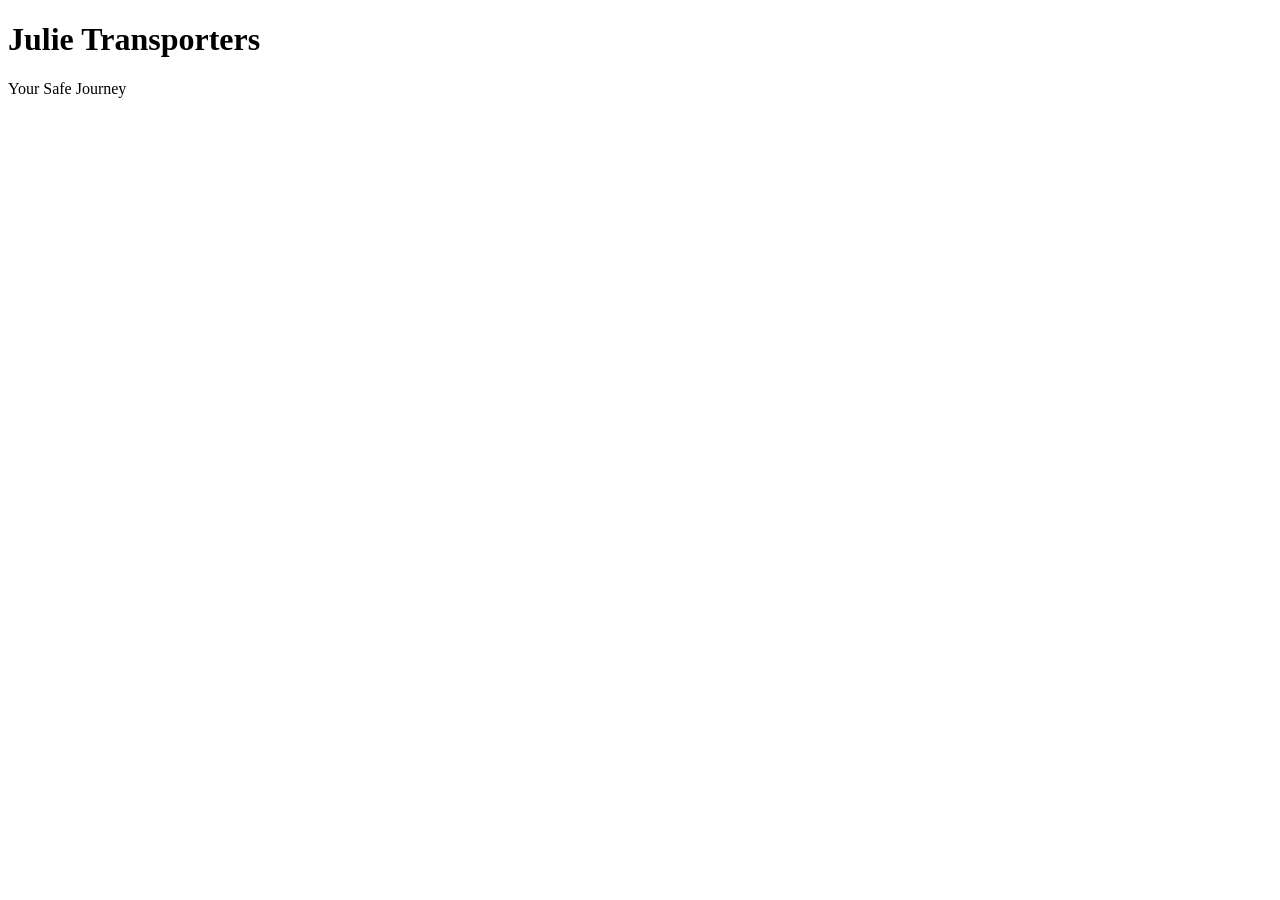
==== public/index.html @ 1365f096 "Project structure: AsyncHander file" ====
<!DOCTYPE html>
<html lang="en">
<head>
    <meta charset="UTF-8">
    <meta name="viewport" content="width=device-width, initial-scale=1.0">
    <title>Julie Transporters</title>
</head>
<body>
    <h1>Julie Transporters</h1>
    <p>Your Safe Journey</p>
</body>
</html>
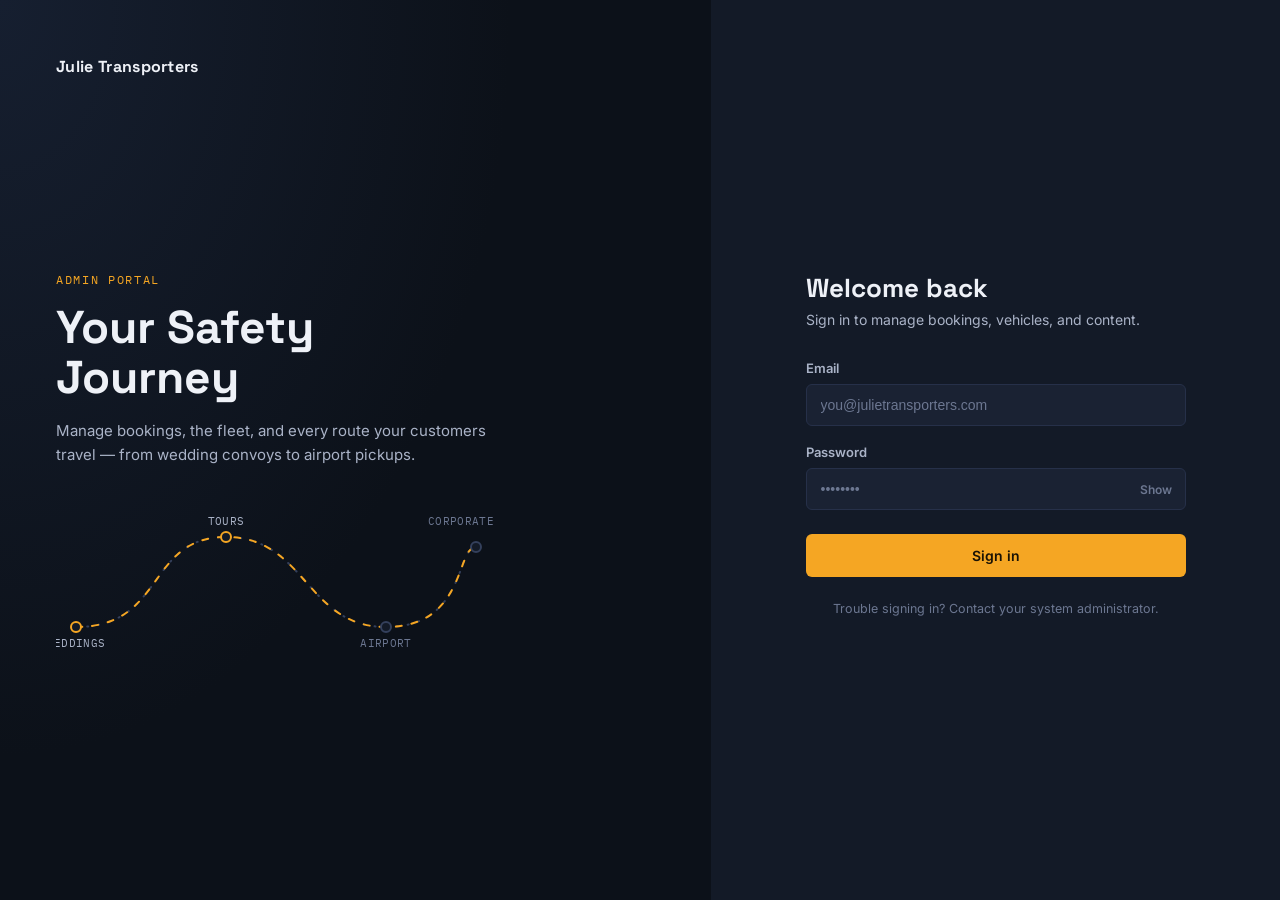
==== commit fac05675: "Finished the required backend. Starting the api/api.js" ====
--- a/public/index.html
+++ b/public/index.html
@@ -1,12 +1,609 @@
 <!DOCTYPE html>
 <html lang="en">
 <head>
-    <meta charset="UTF-8">
-    <meta name="viewport" content="width=device-width, initial-scale=1.0">
-    <title>Julie Transporters</title>
+  <meta charset="UTF-8" />
+  <meta name="viewport" content="width=device-width, initial-scale=1.0" />
+  <title>Admin Login — Julie Transporters</title>
+  <link rel="preconnect" href="https://fonts.googleapis.com" />
+  <link rel="preconnect" href="https://fonts.gstatic.com" crossorigin />
+  <link
+    href="https://fonts.googleapis.com/css2?family=Space+Grotesk:wght@500;600;700&family=Inter:wght@400;500;600;700&family=IBM+Plex+Mono:wght@400;500&display=swap"
+    rel="stylesheet"
+  />
+  <!-- <link rel="stylesheet" href="/admin/css/admin.css" /> -->
+  <!-- <link rel="stylesheet" href="/admin/css/login.css" /> -->
 </head>
+<style>
+    /* ============================================================
+   Julie Transporters — Admin UI
+   Design tokens
+   ============================================================ */
+
+:root {
+  /* Surfaces */
+  --bg-asphalt: #0c1119;
+  --bg-panel: #131a27;
+  --bg-panel-raised: #1a2233;
+  --bg-panel-hover: #202a3f;
+  --border-subtle: #263049;
+  --border-strong: #34405c;
+
+  /* Text */
+  --text-primary: #eef1f7;
+  --text-secondary: #aab3c7;
+  --text-muted: #6c7791;
+
+  /* Signal / accent */
+  --accent-amber: #f5a623;
+  --accent-amber-hover: #ffb84d;
+  --accent-amber-dim: rgba(245, 166, 35, 0.14);
+  --signal-green: #4ade80;
+  --signal-green-dim: rgba(74, 222, 128, 0.14);
+  --signal-red: #f0554b;
+  --signal-red-dim: rgba(240, 85, 75, 0.14);
+  --signal-blue: #5b9df5;
+  --signal-blue-dim: rgba(91, 157, 245, 0.14);
+  --signal-slate: #8891a6;
+  --signal-slate-dim: rgba(136, 145, 166, 0.14);
+
+  /* Type */
+  --font-display: "Space Grotesk", "Segoe UI", sans-serif;
+  --font-body: "Inter", "Segoe UI", sans-serif;
+  --font-mono: "IBM Plex Mono", "Courier New", monospace;
+
+  /* Rhythm */
+  --radius-sm: 6px;
+  --radius-md: 10px;
+  --radius-lg: 16px;
+  --shadow-panel: 0 20px 50px -20px rgba(0, 0, 0, 0.6);
+}
+
+* {
+  box-sizing: border-box;
+}
+
+html,
+body {
+  margin: 0;
+  padding: 0;
+  background: var(--bg-asphalt);
+  color: var(--text-primary);
+  font-family: var(--font-body);
+  -webkit-font-smoothing: antialiased;
+}
+
+body {
+  min-height: 100vh;
+}
+
+a {
+  color: inherit;
+}
+
+button {
+  font-family: inherit;
+}
+
+:focus-visible {
+  outline: 2px solid var(--accent-amber);
+  outline-offset: 2px;
+}
+
+@media (prefers-reduced-motion: reduce) {
+  * {
+    animation-duration: 0.001ms !important;
+    animation-iteration-count: 1 !important;
+    transition-duration: 0.001ms !important;
+  }
+}
+
+/* ============================================================
+   Shared bits: pills, mono tags, buttons
+   ============================================================ */
+
+.pill {
+  display: inline-flex;
+  align-items: center;
+  gap: 6px;
+  padding: 4px 10px;
+  border-radius: 999px;
+  font-size: 12px;
+  font-weight: 600;
+  letter-spacing: 0.02em;
+  text-transform: capitalize;
+  white-space: nowrap;
+}
+
+.pill::before {
+  content: "";
+  width: 6px;
+  height: 6px;
+  border-radius: 50%;
+  background: currentColor;
+}
+
+.pill--pending {
+  background: var(--signal-blue-dim);
+  color: var(--signal-blue);
+}
+.pill--contacted {
+  background: var(--accent-amber-dim);
+  color: var(--accent-amber);
+}
+.pill--confirmed {
+  background: var(--signal-green-dim);
+  color: var(--signal-green);
+}
+.pill--completed {
+  background: var(--signal-slate-dim);
+  color: var(--signal-slate);
+}
+.pill--cancelled {
+  background: var(--signal-red-dim);
+  color: var(--signal-red);
+}
+.pill--available {
+  background: var(--signal-green-dim);
+  color: var(--signal-green);
+}
+.pill--unavailable {
+  background: var(--signal-red-dim);
+  color: var(--signal-red);
+}
+
+.mono {
+  font-family: var(--font-mono);
+  letter-spacing: 0.01em;
+}
+
+.btn {
+  display: inline-flex;
+  align-items: center;
+  justify-content: center;
+  gap: 8px;
+  border: 1px solid transparent;
+  border-radius: var(--radius-sm);
+  padding: 12px 20px;
+  font-size: 14px;
+  font-weight: 600;
+  cursor: pointer;
+  transition: background 0.15s ease, border-color 0.15s ease, transform 0.1s ease;
+}
+
+.btn:active {
+  transform: translateY(1px);
+}
+
+.btn--primary {
+  background: var(--accent-amber);
+  color: #191205;
+}
+
+.btn--primary:hover {
+  background: var(--accent-amber-hover);
+}
+
+.btn--ghost {
+  background: transparent;
+  border-color: var(--border-strong);
+  color: var(--text-secondary);
+}
+
+.btn--ghost:hover {
+  border-color: var(--accent-amber);
+  color: var(--text-primary);
+}
+
+.btn:disabled {
+  opacity: 0.55;
+  cursor: not-allowed;
+}
+
+.spinner {
+  width: 15px;
+  height: 15px;
+  border-radius: 50%;
+  border: 2px solid rgba(0, 0, 0, 0.25);
+  border-top-color: #191205;
+  animation: spin 0.7s linear infinite;
+  display: none;
+}
+
+.is-loading .spinner {
+  display: inline-block;
+}
+
+.is-loading .btn-label {
+  opacity: 0.85;
+}
+
+@keyframes spin {
+  to {
+    transform: rotate(360deg);
+  }
+}
+    /* ============================================================
+   Login page
+   ============================================================ */
+
+.login-shell {
+  display: grid;
+  grid-template-columns: 1fr;
+  min-height: 100vh;
+}
+
+@media (min-width: 900px) {
+  .login-shell {
+    grid-template-columns: minmax(0, 5fr) minmax(0, 4fr);
+  }
+}
+
+/* ---------- Brand panel ---------- */
+
+.brand-panel {
+  position: relative;
+  display: none;
+  flex-direction: column;
+  justify-content: space-between;
+  padding: 56px 56px 48px;
+  background: radial-gradient(120% 140% at 0% 0%, #161f30 0%, var(--bg-asphalt) 60%);
+  overflow: hidden;
+}
+
+@media (min-width: 900px) {
+  .brand-panel {
+    display: flex;
+  }
+}
+
+.brand-mark {
+  display: flex;
+  align-items: center;
+  gap: 10px;
+  font-family: var(--font-mono);
+  font-size: 12px;
+  letter-spacing: 0.14em;
+  text-transform: uppercase;
+  color: var(--text-muted);
+}
+
+.brand-mark strong {
+  color: var(--text-primary);
+  font-family: var(--font-display);
+  font-size: 16px;
+  letter-spacing: 0.02em;
+  text-transform: none;
+}
+
+.brand-copy {
+  position: relative;
+  z-index: 2;
+  max-width: 440px;
+}
+
+.brand-eyebrow {
+  font-family: var(--font-mono);
+  font-size: 12px;
+  letter-spacing: 0.14em;
+  text-transform: uppercase;
+  color: var(--accent-amber);
+  margin: 0 0 16px;
+}
+
+.brand-headline {
+  font-family: var(--font-display);
+  font-size: clamp(34px, 4vw, 46px);
+  line-height: 1.08;
+  margin: 0 0 16px;
+  color: var(--text-primary);
+}
+
+.brand-sub {
+  font-size: 15px;
+  line-height: 1.6;
+  color: var(--text-secondary);
+  margin: 0;
+}
+
+/* ---------- Route line signature ---------- */
+
+.route-wrap {
+  position: relative;
+  z-index: 1;
+  margin-top: 40px;
+}
+
+.route-svg {
+  width: 100%;
+  height: auto;
+  display: block;
+}
+
+.route-path {
+  fill: none;
+  stroke: var(--border-strong);
+  stroke-width: 2;
+  stroke-dasharray: 1 10;
+  stroke-linecap: round;
+}
+
+.route-path--active {
+  stroke: var(--accent-amber);
+  stroke-dasharray: 6 10;
+  animation: travel 5s linear infinite;
+}
+
+@keyframes travel {
+  to {
+    stroke-dashoffset: -160;
+  }
+}
+
+.route-stop circle {
+  fill: var(--bg-panel);
+  stroke: var(--border-strong);
+  stroke-width: 2;
+}
+
+.route-stop--passed circle {
+  stroke: var(--accent-amber);
+}
+
+.route-stop text {
+  font-family: var(--font-mono);
+  font-size: 10.5px;
+  letter-spacing: 0.03em;
+  fill: var(--text-muted);
+  text-transform: uppercase;
+}
+
+.route-stop--passed text {
+  fill: var(--text-secondary);
+}
+
+/* ---------- Form panel ---------- */
+
+.form-panel {
+  display: flex;
+  align-items: center;
+  justify-content: center;
+  padding: 32px 24px;
+  background: var(--bg-panel);
+}
+
+.login-card {
+  width: 100%;
+  max-width: 380px;
+}
+
+.login-card__mobile-mark {
+  display: flex;
+  align-items: center;
+  gap: 8px;
+  margin-bottom: 32px;
+  font-family: var(--font-mono);
+  font-size: 12px;
+  letter-spacing: 0.12em;
+  text-transform: uppercase;
+  color: var(--text-muted);
+}
+
+@media (min-width: 900px) {
+  .login-card__mobile-mark {
+    display: none;
+  }
+}
+
+.login-card h1 {
+  font-family: var(--font-display);
+  font-size: 26px;
+  margin: 0 0 6px;
+}
+
+.login-card p.lede {
+  color: var(--text-secondary);
+  font-size: 14px;
+  margin: 0 0 32px;
+}
+
+.field {
+  margin-bottom: 18px;
+}
+
+.field label {
+  display: block;
+  font-size: 13px;
+  font-weight: 600;
+  color: var(--text-secondary);
+  margin-bottom: 8px;
+}
+
+.field-control {
+  position: relative;
+}
+
+.field input {
+  width: 100%;
+  background: var(--bg-panel-raised);
+  border: 1px solid var(--border-subtle);
+  border-radius: var(--radius-sm);
+  padding: 12px 14px;
+  font-size: 14px;
+  color: var(--text-primary);
+  transition: border-color 0.15s ease, background 0.15s ease;
+}
+
+.field input::placeholder {
+  color: var(--text-muted);
+}
+
+.field input:focus {
+  border-color: var(--accent-amber);
+  background: var(--bg-panel-hover);
+  outline: none;
+}
+
+.field input.has-error {
+  border-color: var(--signal-red);
+}
+
+.field-toggle {
+  position: absolute;
+  right: 6px;
+  top: 50%;
+  transform: translateY(-50%);
+  background: none;
+  border: none;
+  color: var(--text-muted);
+  font-size: 12px;
+  font-weight: 600;
+  cursor: pointer;
+  padding: 6px 8px;
+}
+
+.field-toggle:hover {
+  color: var(--text-primary);
+}
+
+.field-error {
+  font-size: 12.5px;
+  color: var(--signal-red);
+  margin-top: 6px;
+  display: none;
+}
+
+.field-error.is-visible {
+  display: block;
+}
+
+.form-alert {
+  display: none;
+  align-items: flex-start;
+  gap: 10px;
+  background: var(--signal-red-dim);
+  border: 1px solid rgba(240, 85, 75, 0.35);
+  color: #ffb3ad;
+  border-radius: var(--radius-sm);
+  padding: 12px 14px;
+  font-size: 13.5px;
+  margin-bottom: 20px;
+  line-height: 1.5;
+}
+
+.form-alert.is-visible {
+  display: flex;
+}
+
+.login-submit {
+  width: 100%;
+  margin-top: 6px;
+}
+
+.login-footnote {
+  margin-top: 24px;
+  font-size: 12.5px;
+  color: var(--text-muted);
+  text-align: center;
+}
+</style>
 <body>
-    <h1>Julie Transporters</h1>
-    <p>Your Safe Journey</p>
+  <div class="login-shell">
+    <!-- Brand / journey panel -->
+    <section class="brand-panel">
+      <div class="brand-mark">
+        <strong>Julie Transporters</strong>
+      </div>
+
+      <div class="brand-copy">
+        <p class="brand-eyebrow">Admin Portal</p>
+        <h1 class="brand-headline">Your Safety<br />Journey</h1>
+        <p class="brand-sub">
+          Manage bookings, the fleet, and every route your customers travel —
+          from wedding convoys to airport pickups.
+        </p>
+
+        <div class="route-wrap">
+          <svg class="route-svg" viewBox="0 0 440 150" fill="none" xmlns="http://www.w3.org/2000/svg" role="img" aria-label="Route connecting Weddings, Tours, Airport, and Corporate services">
+            <path class="route-path" d="M20 120 C 110 120, 90 30, 170 30 S 250 120, 330 120 S 400 40, 420 40" />
+            <path class="route-path route-path--active" d="M20 120 C 110 120, 90 30, 170 30 S 250 120, 330 120 S 400 40, 420 40" />
+
+            <g class="route-stop route-stop--passed">
+              <circle cx="20" cy="120" r="5" />
+              <text x="20" y="140" text-anchor="middle">Weddings</text>
+            </g>
+            <g class="route-stop route-stop--passed">
+              <circle cx="170" cy="30" r="5" />
+              <text x="170" y="18" text-anchor="middle">Tours</text>
+            </g>
+            <g class="route-stop">
+              <circle cx="330" cy="120" r="5" />
+              <text x="330" y="140" text-anchor="middle">Airport</text>
+            </g>
+            <g class="route-stop">
+              <circle cx="420" cy="40" r="5" />
+              <text x="405" y="18" text-anchor="middle">Corporate</text>
+            </g>
+          </svg>
+        </div>
+      </div>
+
+      <div></div>
+    </section>
+
+    <!-- Login form panel -->
+    <section class="form-panel">
+      <div class="login-card">
+        <div class="login-card__mobile-mark">
+          <strong style="font-family: var(--font-display); color: var(--text-primary); font-size: 14px;">Julie Transporters</strong>
+        </div>
+
+        <h1>Welcome back</h1>
+        <p class="lede">Sign in to manage bookings, vehicles, and content.</p>
+
+        <div id="form-alert" class="form-alert" role="alert"></div>
+
+        <form id="login-form" novalidate>
+          <div class="field">
+            <label for="email">Email</label>
+            <div class="field-control">
+              <input
+                type="email"
+                id="email"
+                name="email"
+                placeholder="you@julietransporters.com"
+                autocomplete="username"
+              />
+            </div>
+            <div class="field-error" id="email-error"></div>
+          </div>
+
+          <div class="field">
+            <label for="password">Password</label>
+            <div class="field-control">
+              <input
+                type="password"
+                id="password"
+                name="password"
+                placeholder="••••••••"
+                autocomplete="current-password"
+              />
+              <button type="button" class="field-toggle" id="password-toggle">Show</button>
+            </div>
+            <div class="field-error" id="password-error"></div>
+          </div>
+
+          <button type="submit" class="btn btn--primary login-submit" id="submit-btn">
+            <span class="spinner"></span>
+            <span class="btn-label">Sign in</span>
+          </button>
+        </form>
+
+        <p class="login-footnote">Trouble signing in? Contact your system administrator.</p>
+      </div>
+    </section>
+  </div>
+
+  <script src="/admin/js/config.js"></script>
+  <script src="/admin/js/auth.js"></script>
 </body>
 </html>
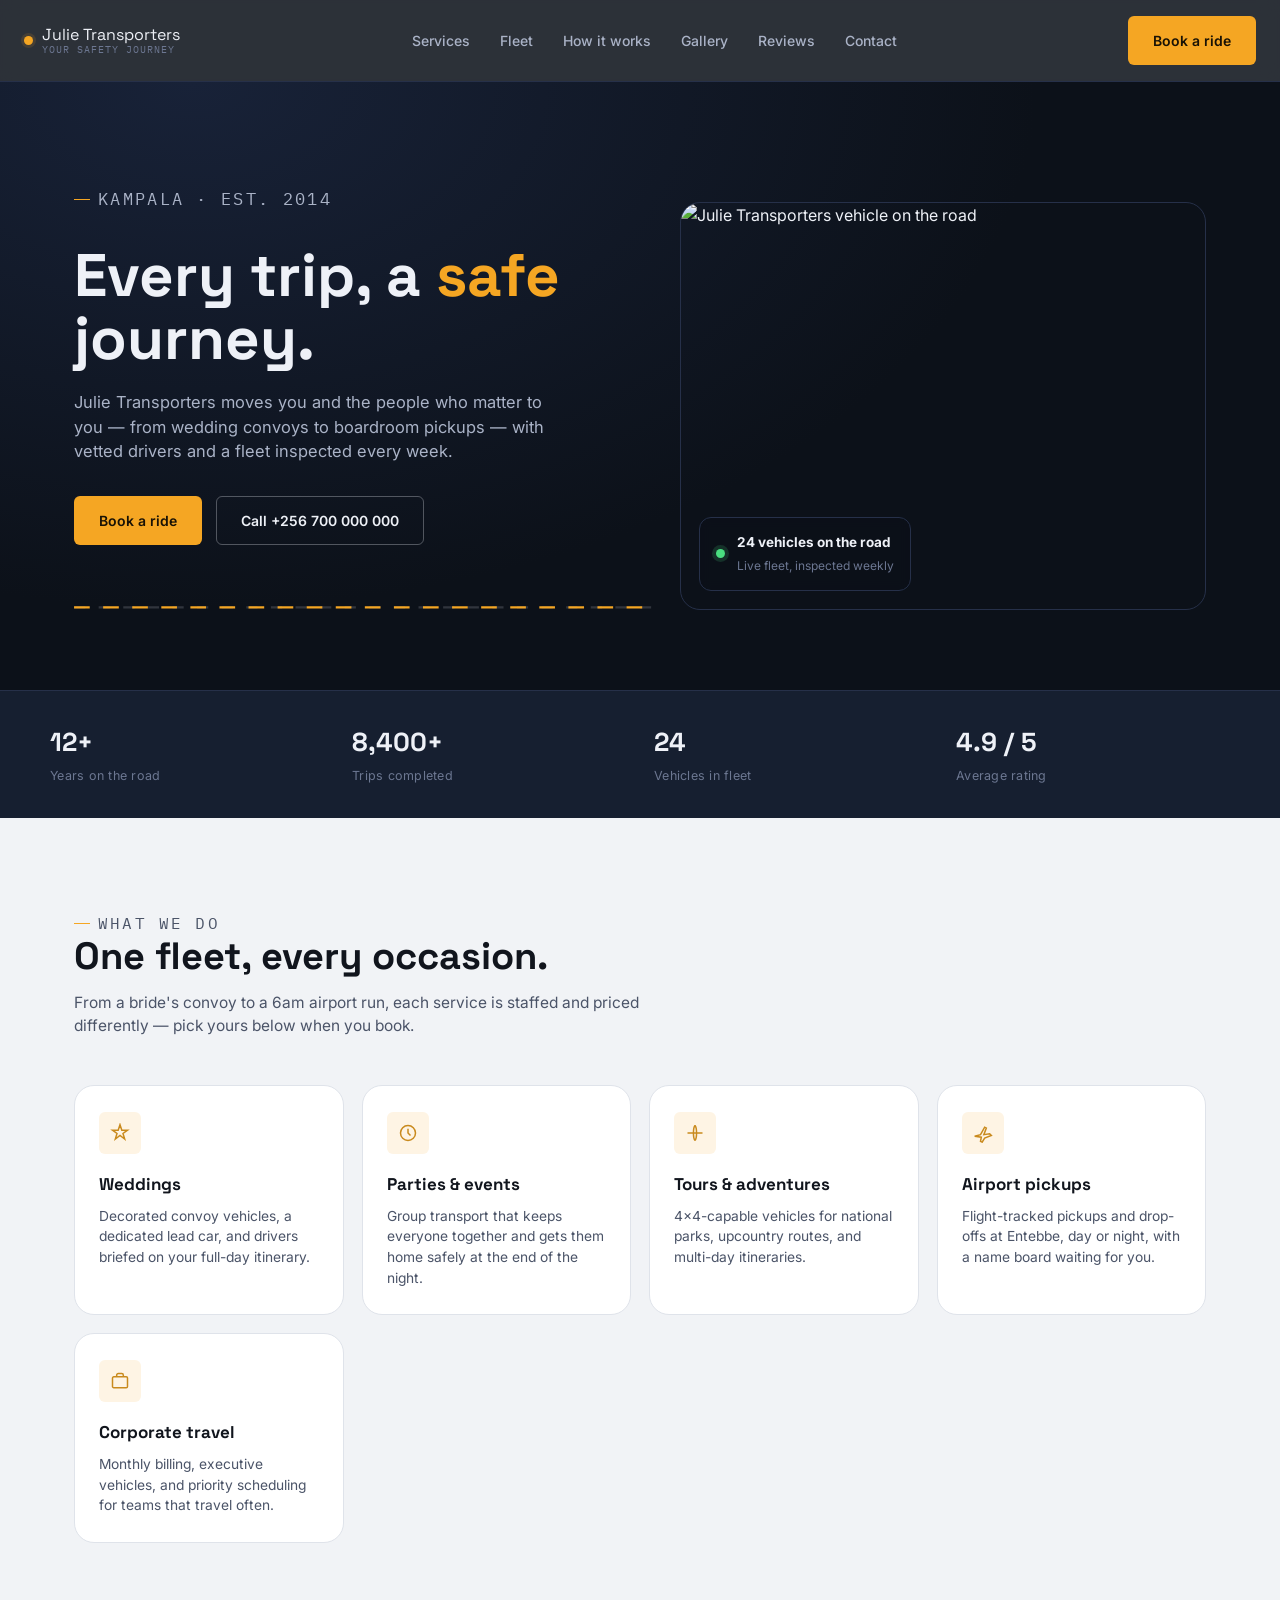
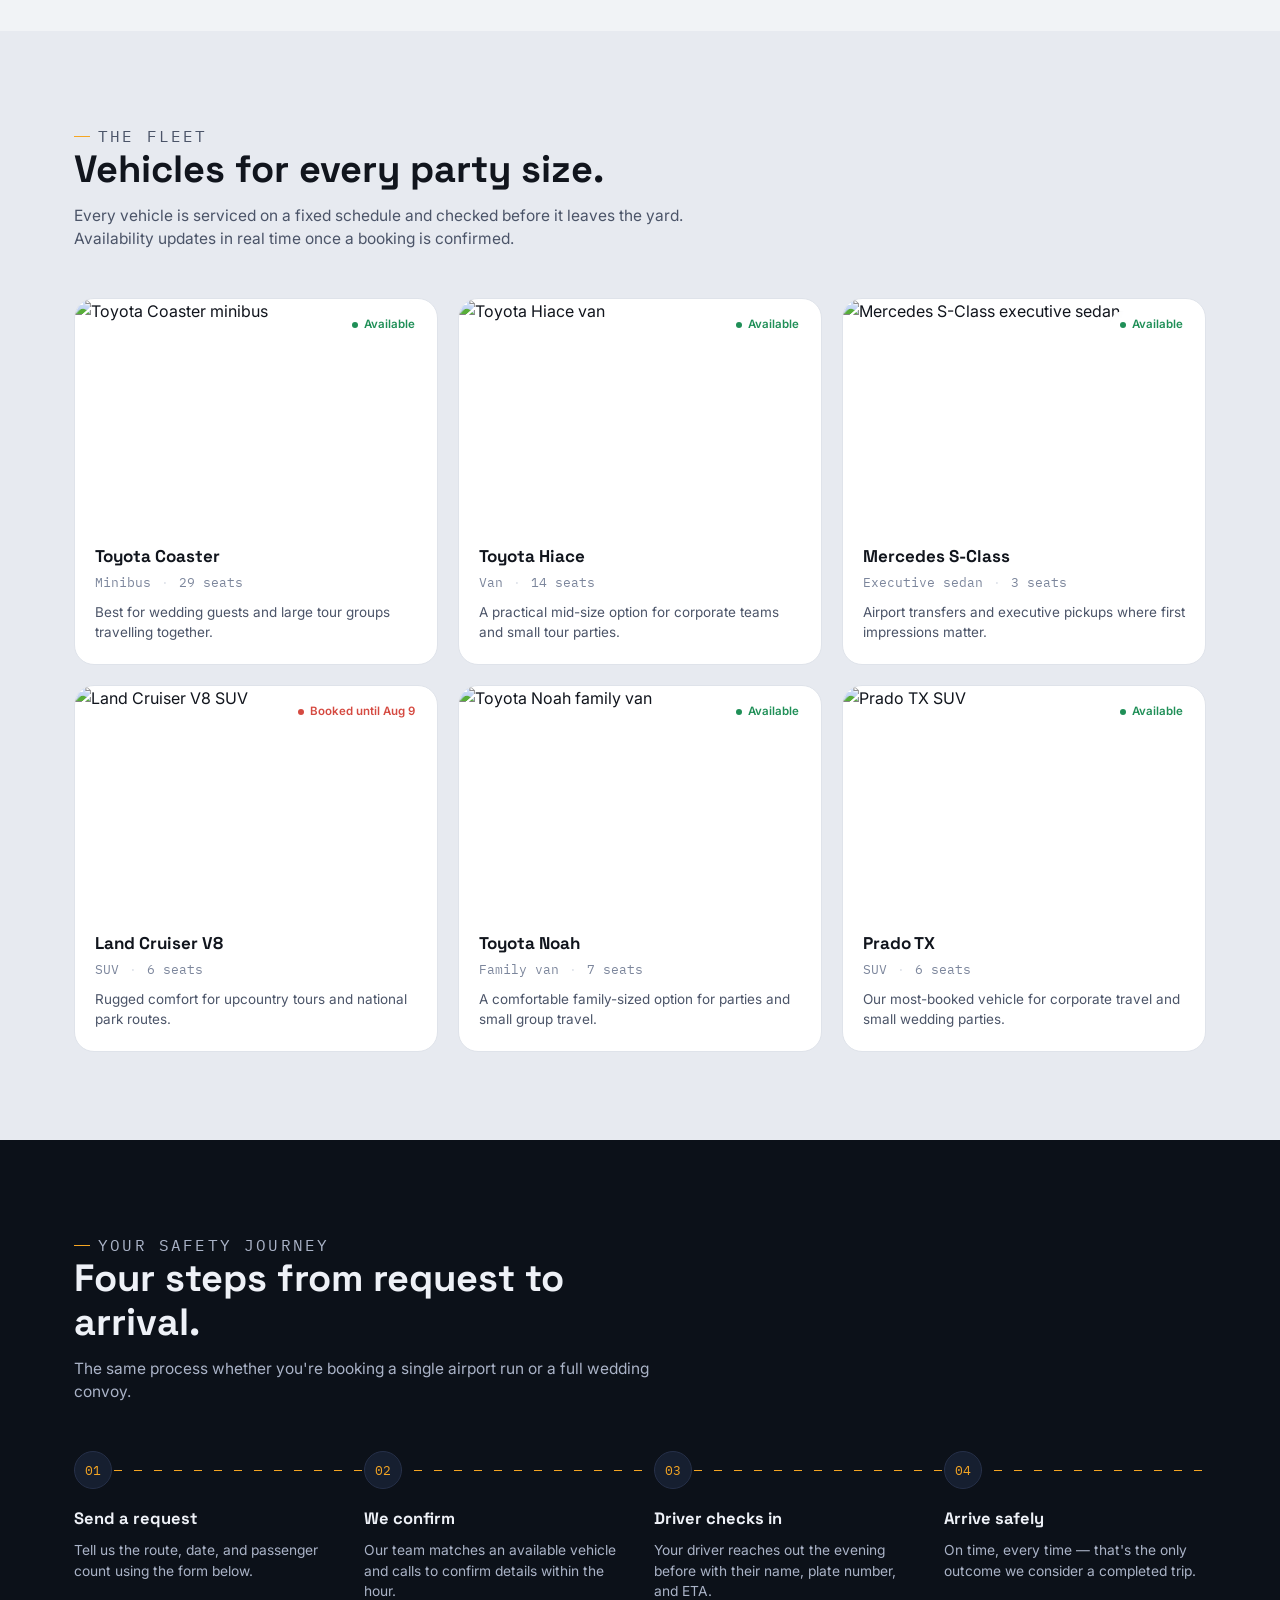
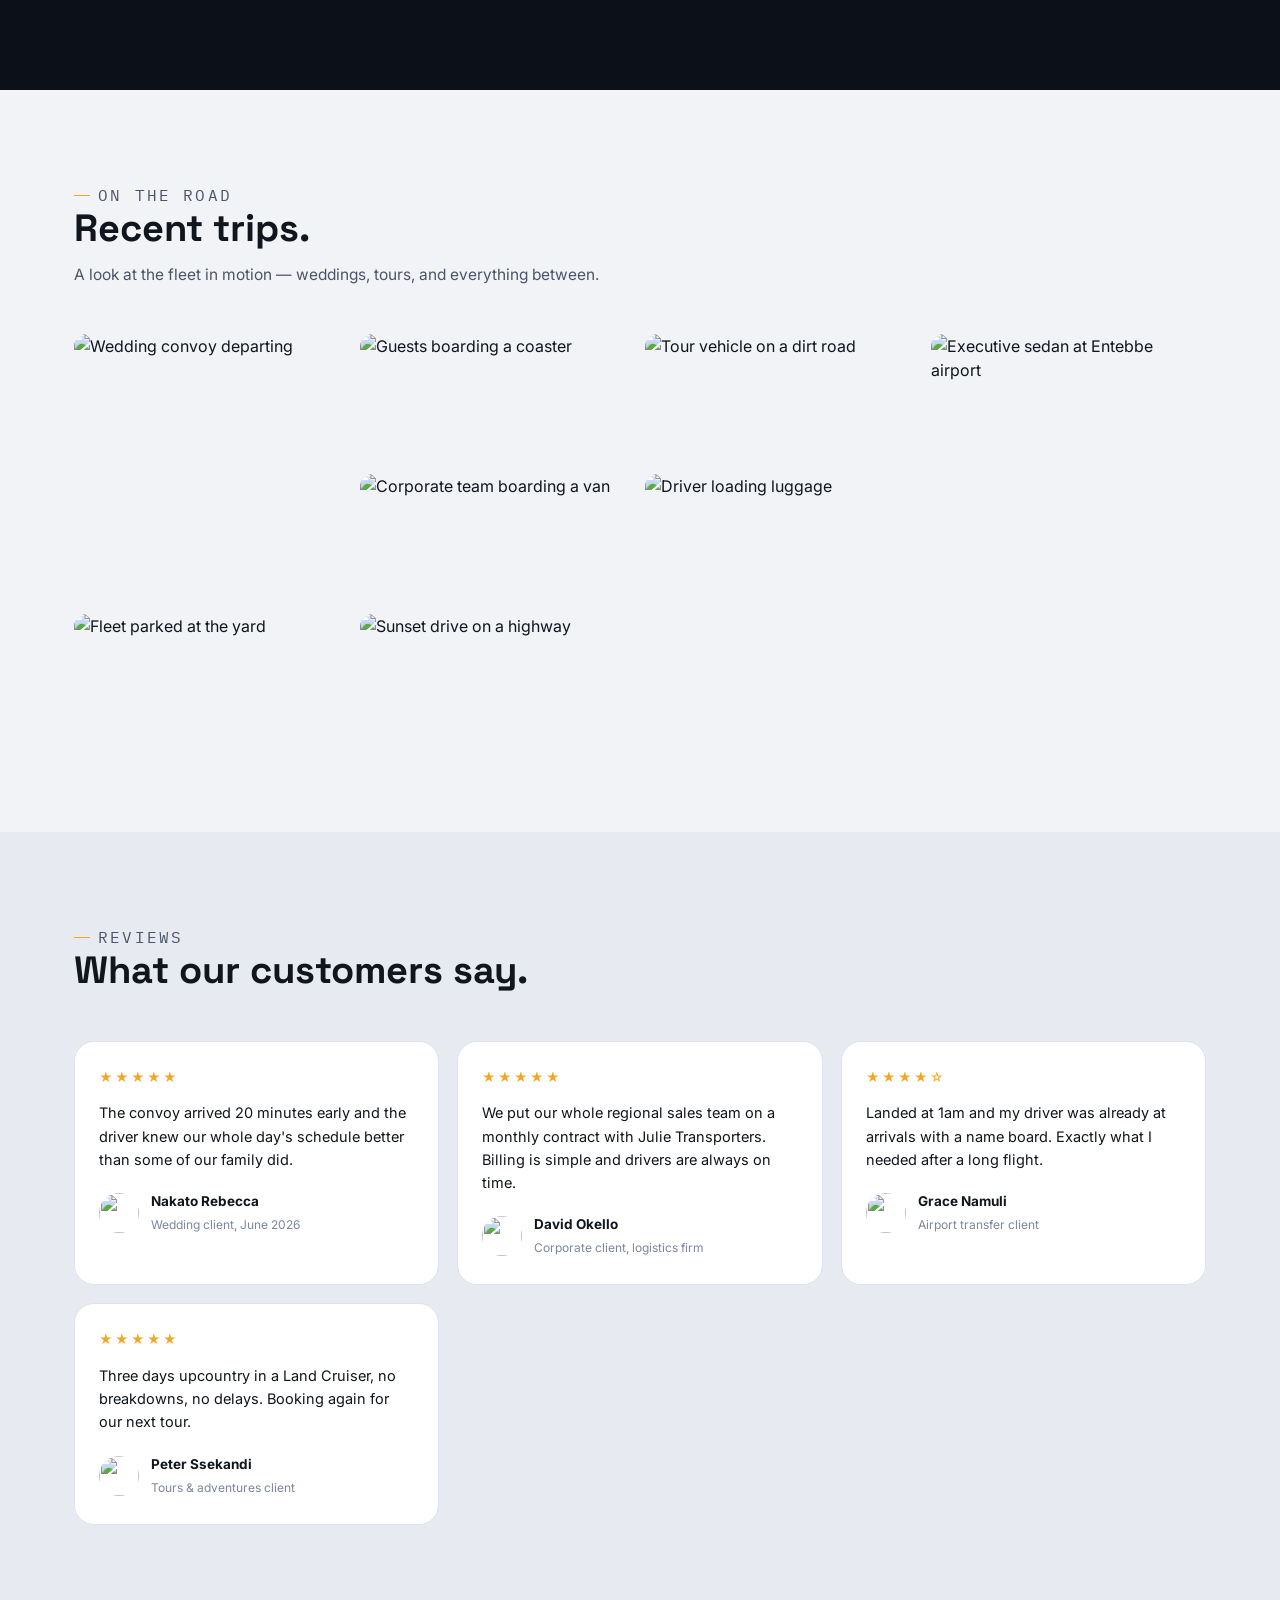
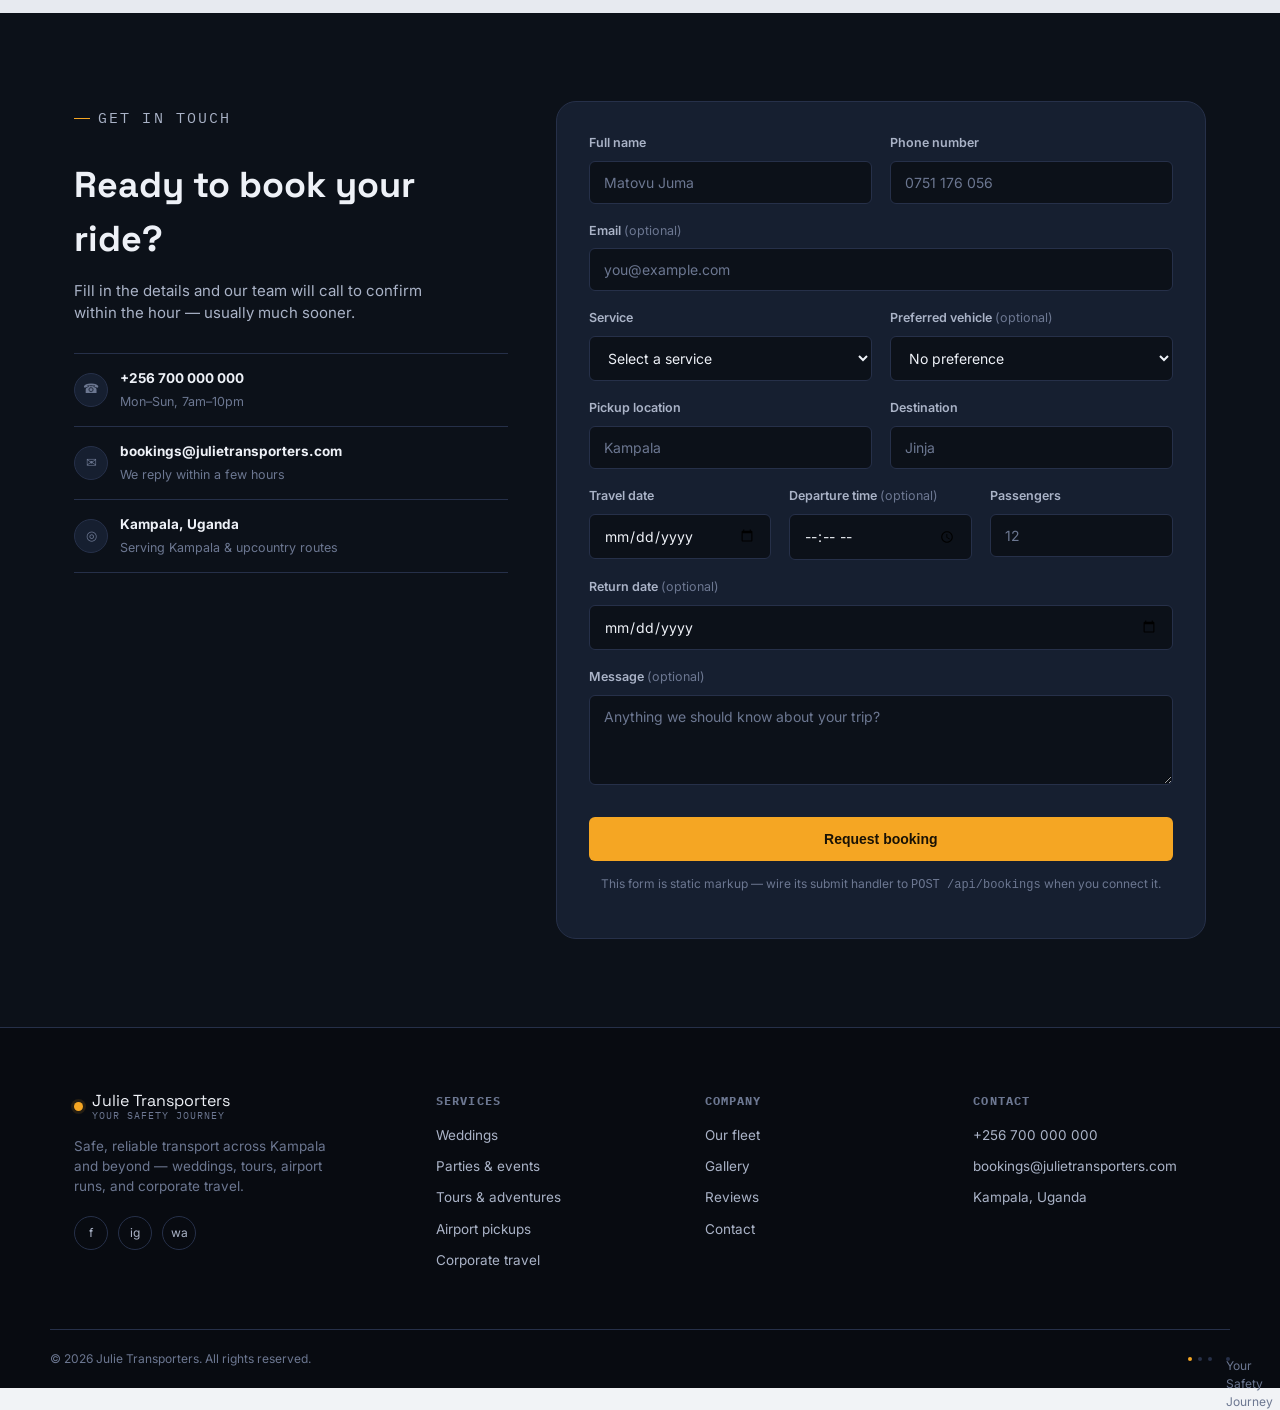
==== commit a0642266: "Added the Offline DB file." ====
--- a/public/index.html
+++ b/public/index.html
@@ -1,609 +1,541 @@
 <!DOCTYPE html>
 <html lang="en">
 <head>
-  <meta charset="UTF-8" />
-  <meta name="viewport" content="width=device-width, initial-scale=1.0" />
-  <title>Admin Login — Julie Transporters</title>
-  <link rel="preconnect" href="https://fonts.googleapis.com" />
-  <link rel="preconnect" href="https://fonts.gstatic.com" crossorigin />
-  <link
-    href="https://fonts.googleapis.com/css2?family=Space+Grotesk:wght@500;600;700&family=Inter:wght@400;500;600;700&family=IBM+Plex+Mono:wght@400;500&display=swap"
-    rel="stylesheet"
-  />
-  <!-- <link rel="stylesheet" href="/admin/css/admin.css" /> -->
-  <!-- <link rel="stylesheet" href="/admin/css/login.css" /> -->
+<meta charset="UTF-8" />
+<meta name="viewport" content="width=device-width, initial-scale=1.0" />
+<title>Julie Transporters — Your Safety Journey</title>
+<meta name="description" content="Julie Transporters — safe, reliable transport for weddings, parties, tours, airport pickups, and corporate travel." />
+<link rel="preconnect" href="https://fonts.googleapis.com" />
+<link rel="preconnect" href="https://fonts.gstatic.com" crossorigin />
+<link href="https://fonts.googleapis.com/css2?family=Space+Grotesk:wght@500;600;700&family=Inter:wght@400;500;600;700&family=IBM+Plex+Mono:wght@400;500&display=swap" rel="stylesheet" />
+<link rel="stylesheet" href="./css/site.css" />
 </head>
-<style>
-    /* ============================================================
-   Julie Transporters — Admin UI
-   Design tokens
-   ============================================================ */
-
-:root {
-  /* Surfaces */
-  --bg-asphalt: #0c1119;
-  --bg-panel: #131a27;
-  --bg-panel-raised: #1a2233;
-  --bg-panel-hover: #202a3f;
-  --border-subtle: #263049;
-  --border-strong: #34405c;
-
-  /* Text */
-  --text-primary: #eef1f7;
-  --text-secondary: #aab3c7;
-  --text-muted: #6c7791;
-
-  /* Signal / accent */
-  --accent-amber: #f5a623;
-  --accent-amber-hover: #ffb84d;
-  --accent-amber-dim: rgba(245, 166, 35, 0.14);
-  --signal-green: #4ade80;
-  --signal-green-dim: rgba(74, 222, 128, 0.14);
-  --signal-red: #f0554b;
-  --signal-red-dim: rgba(240, 85, 75, 0.14);
-  --signal-blue: #5b9df5;
-  --signal-blue-dim: rgba(91, 157, 245, 0.14);
-  --signal-slate: #8891a6;
-  --signal-slate-dim: rgba(136, 145, 166, 0.14);
-
-  /* Type */
-  --font-display: "Space Grotesk", "Segoe UI", sans-serif;
-  --font-body: "Inter", "Segoe UI", sans-serif;
-  --font-mono: "IBM Plex Mono", "Courier New", monospace;
-
-  /* Rhythm */
-  --radius-sm: 6px;
-  --radius-md: 10px;
-  --radius-lg: 16px;
-  --shadow-panel: 0 20px 50px -20px rgba(0, 0, 0, 0.6);
-}
-
-* {
-  box-sizing: border-box;
-}
-
-html,
-body {
-  margin: 0;
-  padding: 0;
-  background: var(--bg-asphalt);
-  color: var(--text-primary);
-  font-family: var(--font-body);
-  -webkit-font-smoothing: antialiased;
-}
-
-body {
-  min-height: 100vh;
-}
-
-a {
-  color: inherit;
-}
-
-button {
-  font-family: inherit;
-}
-
-:focus-visible {
-  outline: 2px solid var(--accent-amber);
-  outline-offset: 2px;
-}
-
-@media (prefers-reduced-motion: reduce) {
-  * {
-    animation-duration: 0.001ms !important;
-    animation-iteration-count: 1 !important;
-    transition-duration: 0.001ms !important;
-  }
-}
-
-/* ============================================================
-   Shared bits: pills, mono tags, buttons
-   ============================================================ */
-
-.pill {
-  display: inline-flex;
-  align-items: center;
-  gap: 6px;
-  padding: 4px 10px;
-  border-radius: 999px;
-  font-size: 12px;
-  font-weight: 600;
-  letter-spacing: 0.02em;
-  text-transform: capitalize;
-  white-space: nowrap;
-}
-
-.pill::before {
-  content: "";
-  width: 6px;
-  height: 6px;
-  border-radius: 50%;
-  background: currentColor;
-}
-
-.pill--pending {
-  background: var(--signal-blue-dim);
-  color: var(--signal-blue);
-}
-.pill--contacted {
-  background: var(--accent-amber-dim);
-  color: var(--accent-amber);
-}
-.pill--confirmed {
-  background: var(--signal-green-dim);
-  color: var(--signal-green);
-}
-.pill--completed {
-  background: var(--signal-slate-dim);
-  color: var(--signal-slate);
-}
-.pill--cancelled {
-  background: var(--signal-red-dim);
-  color: var(--signal-red);
-}
-.pill--available {
-  background: var(--signal-green-dim);
-  color: var(--signal-green);
-}
-.pill--unavailable {
-  background: var(--signal-red-dim);
-  color: var(--signal-red);
-}
-
-.mono {
-  font-family: var(--font-mono);
-  letter-spacing: 0.01em;
-}
-
-.btn {
-  display: inline-flex;
-  align-items: center;
-  justify-content: center;
-  gap: 8px;
-  border: 1px solid transparent;
-  border-radius: var(--radius-sm);
-  padding: 12px 20px;
-  font-size: 14px;
-  font-weight: 600;
-  cursor: pointer;
-  transition: background 0.15s ease, border-color 0.15s ease, transform 0.1s ease;
-}
-
-.btn:active {
-  transform: translateY(1px);
-}
-
-.btn--primary {
-  background: var(--accent-amber);
-  color: #191205;
-}
-
-.btn--primary:hover {
-  background: var(--accent-amber-hover);
-}
-
-.btn--ghost {
-  background: transparent;
-  border-color: var(--border-strong);
-  color: var(--text-secondary);
-}
-
-.btn--ghost:hover {
-  border-color: var(--accent-amber);
-  color: var(--text-primary);
-}
-
-.btn:disabled {
-  opacity: 0.55;
-  cursor: not-allowed;
-}
-
-.spinner {
-  width: 15px;
-  height: 15px;
-  border-radius: 50%;
-  border: 2px solid rgba(0, 0, 0, 0.25);
-  border-top-color: #191205;
-  animation: spin 0.7s linear infinite;
-  display: none;
-}
-
-.is-loading .spinner {
-  display: inline-block;
-}
-
-.is-loading .btn-label {
-  opacity: 0.85;
-}
-
-@keyframes spin {
-  to {
-    transform: rotate(360deg);
-  }
-}
-    /* ============================================================
-   Login page
-   ============================================================ */
-
-.login-shell {
-  display: grid;
-  grid-template-columns: 1fr;
-  min-height: 100vh;
-}
-
-@media (min-width: 900px) {
-  .login-shell {
-    grid-template-columns: minmax(0, 5fr) minmax(0, 4fr);
-  }
-}
-
-/* ---------- Brand panel ---------- */
-
-.brand-panel {
-  position: relative;
-  display: none;
-  flex-direction: column;
-  justify-content: space-between;
-  padding: 56px 56px 48px;
-  background: radial-gradient(120% 140% at 0% 0%, #161f30 0%, var(--bg-asphalt) 60%);
-  overflow: hidden;
-}
-
-@media (min-width: 900px) {
-  .brand-panel {
-    display: flex;
-  }
-}
-
-.brand-mark {
-  display: flex;
-  align-items: center;
-  gap: 10px;
-  font-family: var(--font-mono);
-  font-size: 12px;
-  letter-spacing: 0.14em;
-  text-transform: uppercase;
-  color: var(--text-muted);
-}
-
-.brand-mark strong {
-  color: var(--text-primary);
-  font-family: var(--font-display);
-  font-size: 16px;
-  letter-spacing: 0.02em;
-  text-transform: none;
-}
-
-.brand-copy {
-  position: relative;
-  z-index: 2;
-  max-width: 440px;
-}
-
-.brand-eyebrow {
-  font-family: var(--font-mono);
-  font-size: 12px;
-  letter-spacing: 0.14em;
-  text-transform: uppercase;
-  color: var(--accent-amber);
-  margin: 0 0 16px;
-}
-
-.brand-headline {
-  font-family: var(--font-display);
-  font-size: clamp(34px, 4vw, 46px);
-  line-height: 1.08;
-  margin: 0 0 16px;
-  color: var(--text-primary);
-}
-
-.brand-sub {
-  font-size: 15px;
-  line-height: 1.6;
-  color: var(--text-secondary);
-  margin: 0;
-}
-
-/* ---------- Route line signature ---------- */
-
-.route-wrap {
-  position: relative;
-  z-index: 1;
-  margin-top: 40px;
-}
-
-.route-svg {
-  width: 100%;
-  height: auto;
-  display: block;
-}
-
-.route-path {
-  fill: none;
-  stroke: var(--border-strong);
-  stroke-width: 2;
-  stroke-dasharray: 1 10;
-  stroke-linecap: round;
-}
-
-.route-path--active {
-  stroke: var(--accent-amber);
-  stroke-dasharray: 6 10;
-  animation: travel 5s linear infinite;
-}
-
-@keyframes travel {
-  to {
-    stroke-dashoffset: -160;
-  }
-}
-
-.route-stop circle {
-  fill: var(--bg-panel);
-  stroke: var(--border-strong);
-  stroke-width: 2;
-}
-
-.route-stop--passed circle {
-  stroke: var(--accent-amber);
-}
-
-.route-stop text {
-  font-family: var(--font-mono);
-  font-size: 10.5px;
-  letter-spacing: 0.03em;
-  fill: var(--text-muted);
-  text-transform: uppercase;
-}
-
-.route-stop--passed text {
-  fill: var(--text-secondary);
-}
-
-/* ---------- Form panel ---------- */
-
-.form-panel {
-  display: flex;
-  align-items: center;
-  justify-content: center;
-  padding: 32px 24px;
-  background: var(--bg-panel);
-}
-
-.login-card {
-  width: 100%;
-  max-width: 380px;
-}
-
-.login-card__mobile-mark {
-  display: flex;
-  align-items: center;
-  gap: 8px;
-  margin-bottom: 32px;
-  font-family: var(--font-mono);
-  font-size: 12px;
-  letter-spacing: 0.12em;
-  text-transform: uppercase;
-  color: var(--text-muted);
-}
-
-@media (min-width: 900px) {
-  .login-card__mobile-mark {
-    display: none;
-  }
-}
-
-.login-card h1 {
-  font-family: var(--font-display);
-  font-size: 26px;
-  margin: 0 0 6px;
-}
-
-.login-card p.lede {
-  color: var(--text-secondary);
-  font-size: 14px;
-  margin: 0 0 32px;
-}
-
-.field {
-  margin-bottom: 18px;
-}
-
-.field label {
-  display: block;
-  font-size: 13px;
-  font-weight: 600;
-  color: var(--text-secondary);
-  margin-bottom: 8px;
-}
-
-.field-control {
-  position: relative;
-}
-
-.field input {
-  width: 100%;
-  background: var(--bg-panel-raised);
-  border: 1px solid var(--border-subtle);
-  border-radius: var(--radius-sm);
-  padding: 12px 14px;
-  font-size: 14px;
-  color: var(--text-primary);
-  transition: border-color 0.15s ease, background 0.15s ease;
-}
-
-.field input::placeholder {
-  color: var(--text-muted);
-}
-
-.field input:focus {
-  border-color: var(--accent-amber);
-  background: var(--bg-panel-hover);
-  outline: none;
-}
-
-.field input.has-error {
-  border-color: var(--signal-red);
-}
-
-.field-toggle {
-  position: absolute;
-  right: 6px;
-  top: 50%;
-  transform: translateY(-50%);
-  background: none;
-  border: none;
-  color: var(--text-muted);
-  font-size: 12px;
-  font-weight: 600;
-  cursor: pointer;
-  padding: 6px 8px;
-}
-
-.field-toggle:hover {
-  color: var(--text-primary);
-}
-
-.field-error {
-  font-size: 12.5px;
-  color: var(--signal-red);
-  margin-top: 6px;
-  display: none;
-}
-
-.field-error.is-visible {
-  display: block;
-}
-
-.form-alert {
-  display: none;
-  align-items: flex-start;
-  gap: 10px;
-  background: var(--signal-red-dim);
-  border: 1px solid rgba(240, 85, 75, 0.35);
-  color: #ffb3ad;
-  border-radius: var(--radius-sm);
-  padding: 12px 14px;
-  font-size: 13.5px;
-  margin-bottom: 20px;
-  line-height: 1.5;
-}
-
-.form-alert.is-visible {
-  display: flex;
-}
-
-.login-submit {
-  width: 100%;
-  margin-top: 6px;
-}
-
-.login-footnote {
-  margin-top: 24px;
-  font-size: 12.5px;
-  color: var(--text-muted);
-  text-align: center;
-}
-</style>
 <body>
-  <div class="login-shell">
-    <!-- Brand / journey panel -->
-    <section class="brand-panel">
-      <div class="brand-mark">
-        <strong>Julie Transporters</strong>
-      </div>
-
-      <div class="brand-copy">
-        <p class="brand-eyebrow">Admin Portal</p>
-        <h1 class="brand-headline">Your Safety<br />Journey</h1>
-        <p class="brand-sub">
-          Manage bookings, the fleet, and every route your customers travel —
-          from wedding convoys to airport pickups.
-        </p>
-
-        <div class="route-wrap">
-          <svg class="route-svg" viewBox="0 0 440 150" fill="none" xmlns="http://www.w3.org/2000/svg" role="img" aria-label="Route connecting Weddings, Tours, Airport, and Corporate services">
-            <path class="route-path" d="M20 120 C 110 120, 90 30, 170 30 S 250 120, 330 120 S 400 40, 420 40" />
-            <path class="route-path route-path--active" d="M20 120 C 110 120, 90 30, 170 30 S 250 120, 330 120 S 400 40, 420 40" />
-
-            <g class="route-stop route-stop--passed">
-              <circle cx="20" cy="120" r="5" />
-              <text x="20" y="140" text-anchor="middle">Weddings</text>
-            </g>
-            <g class="route-stop route-stop--passed">
-              <circle cx="170" cy="30" r="5" />
-              <text x="170" y="18" text-anchor="middle">Tours</text>
-            </g>
-            <g class="route-stop">
-              <circle cx="330" cy="120" r="5" />
-              <text x="330" y="140" text-anchor="middle">Airport</text>
-            </g>
-            <g class="route-stop">
-              <circle cx="420" cy="40" r="5" />
-              <text x="405" y="18" text-anchor="middle">Corporate</text>
-            </g>
-          </svg>
-        </div>
-      </div>
-
-      <div></div>
-    </section>
-
-    <!-- Login form panel -->
-    <section class="form-panel">
-      <div class="login-card">
-        <div class="login-card__mobile-mark">
-          <strong style="font-family: var(--font-display); color: var(--text-primary); font-size: 14px;">Julie Transporters</strong>
-        </div>
-
-        <h1>Welcome back</h1>
-        <p class="lede">Sign in to manage bookings, vehicles, and content.</p>
-
-        <div id="form-alert" class="form-alert" role="alert"></div>
-
-        <form id="login-form" novalidate>
-          <div class="field">
-            <label for="email">Email</label>
-            <div class="field-control">
-              <input
-                type="email"
-                id="email"
-                name="email"
-                placeholder="you@julietransporters.com"
-                autocomplete="username"
-              />
-            </div>
-            <div class="field-error" id="email-error"></div>
-          </div>
-
-          <div class="field">
-            <label for="password">Password</label>
-            <div class="field-control">
-              <input
-                type="password"
-                id="password"
-                name="password"
-                placeholder="••••••••"
-                autocomplete="current-password"
-              />
-              <button type="button" class="field-toggle" id="password-toggle">Show</button>
-            </div>
-            <div class="field-error" id="password-error"></div>
-          </div>
-
-          <button type="submit" class="btn btn--primary login-submit" id="submit-btn">
-            <span class="spinner"></span>
-            <span class="btn-label">Sign in</span>
-          </button>
-        </form>
-
-        <p class="login-footnote">Trouble signing in? Contact your system administrator.</p>
-      </div>
-    </section>
-  </div>
-
-  <script src="/admin/js/config.js"></script>
-  <script src="/admin/js/auth.js"></script>
+
+<!-- ============================================================
+     NAV
+     ============================================================ -->
+<nav class="nav">
+  <div class="nav-inner">
+    <a href="#top" class="nav-brand">
+      <span class="nav-brand__dot"></span>
+      <span class="nav-brand__text">Julie Transporters<small>Your Safety Journey</small></span>
+    </a>
+
+    <div class="nav-links">
+      <a href="#services">Services</a>
+      <a href="#fleet">Fleet</a>
+      <a href="#journey">How it works</a>
+      <a href="#gallery">Gallery</a>
+      <a href="#testimonials">Reviews</a>
+      <a href="#book">Contact</a>
+    </div>
+
+    <a href="#book" class="btn btn--amber nav-cta">Book a ride</a>
+
+    <button class="nav-toggle" id="nav-toggle" aria-label="Open menu" aria-expanded="false">
+      <span></span><span></span><span></span>
+    </button>
+  </div>
+
+  <div class="nav-mobile" id="nav-mobile">
+    <a href="#services">Services</a>
+    <a href="#fleet">Fleet</a>
+    <a href="#journey">How it works</a>
+    <a href="#gallery">Gallery</a>
+    <a href="#testimonials">Reviews</a>
+    <a href="#book">Contact</a>
+    <a href="#book" class="btn btn--amber">Book a ride</a>
+  </div>
+</nav>
+
+<!-- ============================================================
+     HERO
+     ============================================================ -->
+<header class="hero" id="top">
+  <div class="wrap hero-grid">
+    <div class="hero-copy">
+      <p class="eyebrow">Kampala · Est. 2014</p>
+      <h1>Every trip, a <em>safe</em> journey.</h1>
+      <p>Julie Transporters moves you and the people who matter to you — from wedding convoys to boardroom pickups — with vetted drivers and a fleet inspected every week.</p>
+      <div class="hero-actions">
+        <a href="#book" class="btn btn--amber">Book a ride</a>
+        <a href="tel:+256700000000" class="btn btn--outline-light">Call +256 700 000 000</a>
+      </div>
+
+      <div class="hero-road" aria-hidden="true">
+        <svg viewBox="0 0 520 40" xmlns="http://www.w3.org/2000/svg">
+          <line class="road-line" x1="0" y1="20" x2="520" y2="20" />
+          <line class="road-line road-line--active" x1="0" y1="20" x2="520" y2="20" />
+        </svg>
+      </div>
+    </div>
+
+    <div class="hero-visual">
+      <img src="https://picsum.photos/seed/jt-hero/900/700" alt="Julie Transporters vehicle on the road" />
+      <div class="hero-visual__badge">
+        <span class="dot"></span>
+        <div>
+          <strong>24 vehicles on the road</strong>
+          <span>Live fleet, inspected weekly</span>
+        </div>
+      </div>
+    </div>
+  </div>
+
+  <div class="trust-strip">
+    <div class="wrap trust-grid">
+      <div class="trust-item"><strong>12+</strong><span>Years on the road</span></div>
+      <div class="trust-item"><strong>8,400+</strong><span>Trips completed</span></div>
+      <div class="trust-item"><strong>24</strong><span>Vehicles in fleet</span></div>
+      <div class="trust-item"><strong>4.9 / 5</strong><span>Average rating</span></div>
+    </div>
+  </div>
+</header>
+
+<!-- ============================================================
+     SERVICES
+     — mirrors the `services` table: name + description
+     ============================================================ -->
+<section class="section" id="services">
+  <div class="wrap">
+    <div class="section-head">
+      <p class="eyebrow">What we do</p>
+      <h2>One fleet, every occasion.</h2>
+      <p>From a bride's convoy to a 6am airport run, each service is staffed and priced differently — pick yours below when you book.</p>
+    </div>
+
+    <div class="services-grid">
+      <article class="service-card">
+        <div class="service-card__glyph">
+          <svg width="20" height="20" viewBox="0 0 24 24" fill="none" stroke="currentColor" stroke-width="1.8"><path d="M12 2l2.2 6.6H21l-5.4 4 2 6.6L12 15l-5.6 4.2 2-6.6L3 8.6h6.8z"/></svg>
+        </div>
+        <h3>Weddings</h3>
+        <p>Decorated convoy vehicles, a dedicated lead car, and drivers briefed on your full-day itinerary.</p>
+      </article>
+
+      <article class="service-card">
+        <div class="service-card__glyph">
+          <svg width="20" height="20" viewBox="0 0 24 24" fill="none" stroke="currentColor" stroke-width="1.8"><circle cx="12" cy="12" r="9"/><path d="M12 7v5l3 3"/></svg>
+        </div>
+        <h3>Parties &amp; events</h3>
+        <p>Group transport that keeps everyone together and gets them home safely at the end of the night.</p>
+      </article>
+
+      <article class="service-card">
+        <div class="service-card__glyph">
+          <svg width="20" height="20" viewBox="0 0 24 24" fill="none" stroke="currentColor" stroke-width="1.8"><path d="M3 12h18M12 3c2.5 3 2.5 15 0 18M12 3C9.5 6 9.5 18 12 21"/></svg>
+        </div>
+        <h3>Tours &amp; adventures</h3>
+        <p>4x4-capable vehicles for national parks, upcountry routes, and multi-day itineraries.</p>
+      </article>
+
+      <article class="service-card">
+        <div class="service-card__glyph">
+          <svg width="20" height="20" viewBox="0 0 24 24" fill="none" stroke="currentColor" stroke-width="1.8"><path d="M2 16l7-2 5-9 2 1-3 8 7-1 2 2-8 3-3 5-2-1 1-5z"/></svg>
+        </div>
+        <h3>Airport pickups</h3>
+        <p>Flight-tracked pickups and drop-offs at Entebbe, day or night, with a name board waiting for you.</p>
+      </article>
+
+      <article class="service-card">
+        <div class="service-card__glyph">
+          <svg width="20" height="20" viewBox="0 0 24 24" fill="none" stroke="currentColor" stroke-width="1.8"><rect x="3" y="7" width="18" height="13" rx="1.5"/><path d="M8 7V5a2 2 0 012-2h4a2 2 0 012 2v2"/></svg>
+        </div>
+        <h3>Corporate travel</h3>
+        <p>Monthly billing, executive vehicles, and priority scheduling for teams that travel often.</p>
+      </article>
+    </div>
+  </div>
+</section>
+
+<!-- ============================================================
+     FLEET
+     — mirrors the `vehicles` table: name, type, passenger_capacity,
+       description, image_url, is_available
+     ============================================================ -->
+<section class="section section--alt" id="fleet">
+  <div class="wrap">
+    <div class="section-head">
+      <p class="eyebrow">The fleet</p>
+      <h2>Vehicles for every party size.</h2>
+      <p>Every vehicle is serviced on a fixed schedule and checked before it leaves the yard. Availability updates in real time once a booking is confirmed.</p>
+    </div>
+
+    <div class="fleet-grid">
+
+      <article class="fleet-card">
+        <div class="fleet-card__img">
+          <img src="https://picsum.photos/seed/jt-coaster/640/400" alt="Toyota Coaster minibus" />
+          <span class="fleet-pill fleet-pill--available">Available</span>
+        </div>
+        <div class="fleet-card__body">
+          <h3>Toyota Coaster</h3>
+          <div class="fleet-meta"><span>Minibus</span><span>29 seats</span></div>
+          <p>Best for wedding guests and large tour groups travelling together.</p>
+        </div>
+      </article>
+
+      <article class="fleet-card">
+        <div class="fleet-card__img">
+          <img src="https://picsum.photos/seed/jt-hiace/640/400" alt="Toyota Hiace van" />
+          <span class="fleet-pill fleet-pill--available">Available</span>
+        </div>
+        <div class="fleet-card__body">
+          <h3>Toyota Hiace</h3>
+          <div class="fleet-meta"><span>Van</span><span>14 seats</span></div>
+          <p>A practical mid-size option for corporate teams and small tour parties.</p>
+        </div>
+      </article>
+
+      <article class="fleet-card">
+        <div class="fleet-card__img">
+          <img src="https://picsum.photos/seed/jt-sclass/640/400" alt="Mercedes S-Class executive sedan" />
+          <span class="fleet-pill fleet-pill--available">Available</span>
+        </div>
+        <div class="fleet-card__body">
+          <h3>Mercedes S-Class</h3>
+          <div class="fleet-meta"><span>Executive sedan</span><span>3 seats</span></div>
+          <p>Airport transfers and executive pickups where first impressions matter.</p>
+        </div>
+      </article>
+
+      <article class="fleet-card">
+        <div class="fleet-card__img">
+          <img src="https://picsum.photos/seed/jt-landcruiser/640/400" alt="Land Cruiser V8 SUV" />
+          <span class="fleet-pill fleet-pill--unavailable">Booked until Aug 9</span>
+        </div>
+        <div class="fleet-card__body">
+          <h3>Land Cruiser V8</h3>
+          <div class="fleet-meta"><span>SUV</span><span>6 seats</span></div>
+          <p>Rugged comfort for upcountry tours and national park routes.</p>
+        </div>
+      </article>
+
+      <article class="fleet-card">
+        <div class="fleet-card__img">
+          <img src="https://picsum.photos/seed/jt-noah/640/400" alt="Toyota Noah family van" />
+          <span class="fleet-pill fleet-pill--available">Available</span>
+        </div>
+        <div class="fleet-card__body">
+          <h3>Toyota Noah</h3>
+          <div class="fleet-meta"><span>Family van</span><span>7 seats</span></div>
+          <p>A comfortable family-sized option for parties and small group travel.</p>
+        </div>
+      </article>
+
+      <article class="fleet-card">
+        <div class="fleet-card__img">
+          <img src="https://picsum.photos/seed/jt-prado/640/400" alt="Prado TX SUV" />
+          <span class="fleet-pill fleet-pill--available">Available</span>
+        </div>
+        <div class="fleet-card__body">
+          <h3>Prado TX</h3>
+          <div class="fleet-meta"><span>SUV</span><span>6 seats</span></div>
+          <p>Our most-booked vehicle for corporate travel and small wedding parties.</p>
+        </div>
+      </article>
+
+    </div>
+  </div>
+</section>
+
+<!-- ============================================================
+     HOW IT WORKS
+     — genuinely sequential, so numbering is earned here
+     ============================================================ -->
+<section class="section section--dark" id="journey">
+  <div class="wrap">
+    <div class="section-head">
+      <p class="eyebrow">Your safety journey</p>
+      <h2>Four steps from request to arrival.</h2>
+      <p>The same process whether you're booking a single airport run or a full wedding convoy.</p>
+    </div>
+
+    <div class="journey-track">
+      <div class="journey-step">
+        <div class="journey-step__index">01</div>
+        <h3>Send a request</h3>
+        <p>Tell us the route, date, and passenger count using the form below.</p>
+      </div>
+      <div class="journey-step">
+        <div class="journey-step__index">02</div>
+        <h3>We confirm</h3>
+        <p>Our team matches an available vehicle and calls to confirm details within the hour.</p>
+      </div>
+      <div class="journey-step">
+        <div class="journey-step__index">03</div>
+        <h3>Driver checks in</h3>
+        <p>Your driver reaches out the evening before with their name, plate number, and ETA.</p>
+      </div>
+      <div class="journey-step">
+        <div class="journey-step__index">04</div>
+        <h3>Arrive safely</h3>
+        <p>On time, every time — that's the only outcome we consider a completed trip.</p>
+      </div>
+    </div>
+  </div>
+</section>
+
+<!-- ============================================================
+     GALLERY
+     — mirrors the `gallery` table: image entries
+     ============================================================ -->
+<section class="section" id="gallery">
+  <div class="wrap">
+    <div class="section-head">
+      <p class="eyebrow">On the road</p>
+      <h2>Recent trips.</h2>
+      <p>A look at the fleet in motion — weddings, tours, and everything between.</p>
+    </div>
+
+    <div class="gallery-grid">
+      <div class="gallery-item gallery-item--tall"><img src="https://picsum.photos/seed/jt-g1/500/700" alt="Wedding convoy departing" /></div>
+      <div class="gallery-item"><img src="https://picsum.photos/seed/jt-g2/500/350" alt="Guests boarding a coaster" /></div>
+      <div class="gallery-item"><img src="https://picsum.photos/seed/jt-g3/500/350" alt="Tour vehicle on a dirt road" /></div>
+      <div class="gallery-item gallery-item--tall"><img src="https://picsum.photos/seed/jt-g4/500/700" alt="Executive sedan at Entebbe airport" /></div>
+      <div class="gallery-item"><img src="https://picsum.photos/seed/jt-g5/500/350" alt="Corporate team boarding a van" /></div>
+      <div class="gallery-item"><img src="https://picsum.photos/seed/jt-g6/500/350" alt="Driver loading luggage" /></div>
+      <div class="gallery-item"><img src="https://picsum.photos/seed/jt-g7/500/350" alt="Fleet parked at the yard" /></div>
+      <div class="gallery-item"><img src="https://picsum.photos/seed/jt-g8/500/350" alt="Sunset drive on a highway" /></div>
+    </div>
+  </div>
+</section>
+
+<!-- ============================================================
+     TESTIMONIALS
+     — mirrors the `testimonials` table: name, quote, rating
+     ============================================================ -->
+<section class="section section--alt" id="testimonials">
+  <div class="wrap">
+    <div class="section-head">
+      <p class="eyebrow">Reviews</p>
+      <h2>What our customers say.</h2>
+    </div>
+
+    <div class="testimonial-grid">
+      <article class="testimonial-card">
+        <div class="stars">★★★★★</div>
+        <p class="quote">The convoy arrived 20 minutes early and the driver knew our whole day's schedule better than some of our family did.</p>
+        <div class="testimonial-person">
+          <img src="https://picsum.photos/seed/jt-p1/80/80" alt="" />
+          <div><strong>Nakato Rebecca</strong><span>Wedding client, June 2026</span></div>
+        </div>
+      </article>
+
+      <article class="testimonial-card">
+        <div class="stars">★★★★★</div>
+        <p class="quote">We put our whole regional sales team on a monthly contract with Julie Transporters. Billing is simple and drivers are always on time.</p>
+        <div class="testimonial-person">
+          <img src="https://picsum.photos/seed/jt-p2/80/80" alt="" />
+          <div><strong>David Okello</strong><span>Corporate client, logistics firm</span></div>
+        </div>
+      </article>
+
+      <article class="testimonial-card">
+        <div class="stars">★★★★☆</div>
+        <p class="quote">Landed at 1am and my driver was already at arrivals with a name board. Exactly what I needed after a long flight.</p>
+        <div class="testimonial-person">
+          <img src="https://picsum.photos/seed/jt-p3/80/80" alt="" />
+          <div><strong>Grace Namuli</strong><span>Airport transfer client</span></div>
+        </div>
+      </article>
+
+      <article class="testimonial-card">
+        <div class="stars">★★★★★</div>
+        <p class="quote">Three days upcountry in a Land Cruiser, no breakdowns, no delays. Booking again for our next tour.</p>
+        <div class="testimonial-person">
+          <img src="https://picsum.photos/seed/jt-p4/80/80" alt="" />
+          <div><strong>Peter Ssekandi</strong><span>Tours &amp; adventures client</span></div>
+        </div>
+      </article>
+    </div>
+  </div>
+</section>
+
+<!-- ============================================================
+     BOOKING FORM
+     — fields match validateBooking's allowedFields exactly
+     ============================================================ -->
+<section class="section section--dark" id="book">
+  <div class="wrap booking-shell">
+    <div class="booking-info">
+      <p class="eyebrow">Get in touch</p>
+      <h2>Ready to book your ride?</h2>
+      <p>Fill in the details and our team will call to confirm within the hour — usually much sooner.</p>
+
+      <div class="contact-line">
+        <span class="contact-line__icon">☎</span>
+        <div><strong>+256 700 000 000</strong><span>Mon–Sun, 7am–10pm</span></div>
+      </div>
+      <div class="contact-line">
+        <span class="contact-line__icon">✉</span>
+        <div><strong>bookings@julietransporters.com</strong><span>We reply within a few hours</span></div>
+      </div>
+      <div class="contact-line">
+        <span class="contact-line__icon">◎</span>
+        <div><strong>Kampala, Uganda</strong><span>Serving Kampala &amp; upcountry routes</span></div>
+      </div>
+    </div>
+
+    <form class="booking-form" id="booking-form">
+      <div class="form-row form-row--split">
+        <div class="field">
+          <label for="customer_name">Full name</label>
+          <input type="text" id="customer_name" name="customer_name" placeholder="Matovu Juma" required />
+        </div>
+        <div class="field">
+          <label for="phone">Phone number</label>
+          <input type="tel" id="phone" name="phone" placeholder="0751 176 056" required />
+        </div>
+      </div>
+
+      <div class="field">
+        <label for="email">Email <span class="optional">(optional)</span></label>
+        <input type="email" id="email" name="email" placeholder="you@example.com" />
+      </div>
+
+      <div class="form-row form-row--split">
+        <div class="field">
+          <label for="service_id">Service</label>
+          <select id="service_id" name="service_id" required>
+            <option value="">Select a service</option>
+            <option value="weddings">Weddings</option>
+            <option value="parties">Parties &amp; events</option>
+            <option value="tours">Tours &amp; adventures</option>
+            <option value="airport">Airport pickups</option>
+            <option value="corporate">Corporate travel</option>
+          </select>
+        </div>
+        <div class="field">
+          <label for="vehicle_id">Preferred vehicle <span class="optional">(optional)</span></label>
+          <select id="vehicle_id" name="vehicle_id">
+            <option value="">No preference</option>
+            <option value="coaster">Toyota Coaster — 29 seats</option>
+            <option value="hiace">Toyota Hiace — 14 seats</option>
+            <option value="sclass">Mercedes S-Class — 3 seats</option>
+            <option value="landcruiser">Land Cruiser V8 — 6 seats</option>
+            <option value="noah">Toyota Noah — 7 seats</option>
+            <option value="prado">Prado TX — 6 seats</option>
+          </select>
+        </div>
+      </div>
+
+      <div class="form-row form-row--split">
+        <div class="field">
+          <label for="pickup_location">Pickup location</label>
+          <input type="text" id="pickup_location" name="pickup_location" placeholder="Kampala" required />
+        </div>
+        <div class="field">
+          <label for="destination">Destination</label>
+          <input type="text" id="destination" name="destination" placeholder="Jinja" required />
+        </div>
+      </div>
+
+      <div class="form-row form-row--triple">
+        <div class="field">
+          <label for="travel_date">Travel date</label>
+          <input type="date" id="travel_date" name="travel_date" required />
+        </div>
+        <div class="field">
+          <label for="departure_time">Departure time <span class="optional">(optional)</span></label>
+          <input type="time" id="departure_time" name="departure_time" />
+        </div>
+        <div class="field">
+          <label for="passengers">Passengers</label>
+          <input type="number" id="passengers" name="passengers" min="1" placeholder="12" required />
+        </div>
+      </div>
+
+      <div class="field">
+        <label for="return_date">Return date <span class="optional">(optional)</span></label>
+        <input type="date" id="return_date" name="return_date" />
+      </div>
+
+      <div class="field">
+        <label for="message">Message <span class="optional">(optional)</span></label>
+        <textarea id="message" name="message" placeholder="Anything we should know about your trip?"></textarea>
+      </div>
+
+      <button type="submit" class="btn btn--amber form-submit">Request booking</button>
+      <p class="form-note">This form is static markup — wire its submit handler to <code>POST /api/bookings</code> when you connect it.</p>
+    </form>
+  </div>
+</section>
+
+<!-- ============================================================
+     FOOTER
+     ============================================================ -->
+<footer class="footer">
+  <div class="wrap footer-grid">
+    <div class="footer-brand">
+      <div class="nav-brand">
+        <span class="nav-brand__dot"></span>
+        <span class="nav-brand__text">Julie Transporters<small>Your Safety Journey</small></span>
+      </div>
+      <p>Safe, reliable transport across Kampala and beyond — weddings, tours, airport runs, and corporate travel.</p>
+      <div class="footer-social">
+        <a href="#" aria-label="Facebook">f</a>
+        <a href="#" aria-label="Instagram">ig</a>
+        <a href="#" aria-label="WhatsApp">wa</a>
+      </div>
+    </div>
+
+    <div class="footer-col">
+      <h4>Services</h4>
+      <ul>
+        <li><a href="#services">Weddings</a></li>
+        <li><a href="#services">Parties &amp; events</a></li>
+        <li><a href="#services">Tours &amp; adventures</a></li>
+        <li><a href="#services">Airport pickups</a></li>
+        <li><a href="#services">Corporate travel</a></li>
+      </ul>
+    </div>
+
+    <div class="footer-col">
+      <h4>Company</h4>
+      <ul>
+        <li><a href="#fleet">Our fleet</a></li>
+        <li><a href="#gallery">Gallery</a></li>
+        <li><a href="#testimonials">Reviews</a></li>
+        <li><a href="#book">Contact</a></li>
+      </ul>
+    </div>
+
+    <div class="footer-col">
+      <h4>Contact</h4>
+      <ul>
+        <li>+256 700 000 000</li>
+        <li>bookings@julietransporters.com</li>
+        <li>Kampala, Uganda</li>
+      </ul>
+    </div>
+  </div>
+
+  <div class="wrap footer-bottom">
+    <span>© 2026 Julie Transporters. All rights reserved.</span>
+    <div class="footer-route">
+      <span></span><span></span><span></span>
+      <span style="margin-left:8px;">Your Safety Journey</span>
+    </div>
+  </div>
+</footer>
+
+<script>
+  // Mobile nav toggle — the only JS on this page, by design.
+  var toggle = document.getElementById('nav-toggle');
+  var mobile = document.getElementById('nav-mobile');
+  toggle.addEventListener('click', function () {
+    var isOpen = mobile.classList.toggle('is-open');
+    toggle.setAttribute('aria-expanded', isOpen);
+  });
+  document.querySelectorAll('.nav-mobile a').forEach(function (link) {
+    link.addEventListener('click', function () {
+      mobile.classList.remove('is-open');
+      toggle.setAttribute('aria-expanded', 'false');
+    });
+  });
+</script>
+
 </body>
-</html>+</html>
--- a/public/css/site.css
+++ b/public/css/site.css
@@ -0,0 +1,1053 @@
+/* ============================================================
+   Julie Transporters — Public Site
+   Design tokens
+   Brand carried over from the admin panel (asphalt + amber),
+   opened up with a light, cool-neutral canvas for readability.
+   ============================================================ */
+
+:root {
+  /* Dark surfaces (hero, journey, CTA, footer) */
+  --dark: #0c1119;
+  --dark-raised: #161f30;
+  --dark-line: #263049;
+
+  /* Light surfaces (content sections) */
+  --canvas: #f1f3f6;
+  --canvas-alt: #e7eaf0;
+  --card: #ffffff;
+  --line: #dfe3ea;
+
+  /* Text */
+  --ink: #11151d;
+  --ink-soft: #4b5468;
+  --ink-faint: #7c869c;
+  --paper: #eef1f7;
+  --paper-soft: #aab3c7;
+  --paper-faint: #6c7791;
+
+  /* Signal / accent */
+  --amber: #f5a623;
+  --amber-dark: #c98a1d;
+  --amber-dim: rgba(245, 166, 35, 0.12);
+  --green: #1f8f57;
+  --green-on-dark: #4ade80;
+  --green-dim: rgba(31, 143, 87, 0.1);
+  --red: #d54a41;
+  --red-dim: rgba(213, 74, 65, 0.1);
+
+  /* Type */
+  --font-display: "Space Grotesk", "Segoe UI", sans-serif;
+  --font-body: "Inter", "Segoe UI", sans-serif;
+  --font-mono: "IBM Plex Mono", "Courier New", monospace;
+
+  --radius-sm: 6px;
+  --radius-md: 12px;
+  --radius-lg: 20px;
+  --wrap: 1180px;
+}
+
+* {
+  box-sizing: border-box;
+}
+
+html {
+  scroll-behavior: smooth;
+}
+
+body {
+  margin: 0;
+  background: var(--canvas);
+  color: var(--ink);
+  font-family: var(--font-body);
+  -webkit-font-smoothing: antialiased;
+  line-height: 1.5;
+}
+
+img {
+  max-width: 100%;
+  display: block;
+}
+
+a {
+  color: inherit;
+  text-decoration: none;
+}
+
+ul {
+  margin: 0;
+  padding: 0;
+  list-style: none;
+}
+
+:focus-visible {
+  outline: 2px solid var(--amber);
+  outline-offset: 2px;
+}
+
+@media (prefers-reduced-motion: reduce) {
+  html {
+    scroll-behavior: auto;
+  }
+  * {
+    animation-duration: 0.001ms !important;
+    transition-duration: 0.001ms !important;
+  }
+}
+
+.wrap {
+  max-width: var(--wrap);
+  margin: 0 auto;
+  padding: 0 24px;
+}
+
+.eyebrow {
+  display: inline-flex;
+  align-items: center;
+  gap: 8px;
+  font-family: var(--font-mono);
+  font-size: 12px;
+  letter-spacing: 0.14em;
+  text-transform: uppercase;
+  color: var(--amber);
+  margin: 0 0 14px;
+}
+
+.eyebrow::before {
+  content: "";
+  width: 16px;
+  height: 1px;
+  background: var(--amber);
+}
+
+.section {
+  padding: 88px 0;
+}
+
+@media (max-width: 720px) {
+  .section {
+    padding: 60px 0;
+  }
+}
+
+.section-head {
+  max-width: 620px;
+  margin: 0 0 48px;
+}
+
+.section-head h2 {
+  font-family: var(--font-display);
+  font-size: clamp(28px, 3.4vw, 38px);
+  margin: 0 0 12px;
+  line-height: 1.15;
+}
+
+.section-head p {
+  color: var(--ink-soft);
+  font-size: 15.5px;
+  margin: 0;
+}
+
+.section--dark .section-head p {
+  color: var(--paper-soft);
+}
+
+.section--dark .section-head h2 {
+  color: var(--paper);
+}
+
+/* ---------- Buttons ---------- */
+
+.btn {
+  display: inline-flex;
+  align-items: center;
+  justify-content: center;
+  gap: 8px;
+  border-radius: var(--radius-sm);
+  padding: 13px 24px;
+  font-size: 14px;
+  font-weight: 600;
+  cursor: pointer;
+  border: 1px solid transparent;
+  transition: background 0.15s ease, border-color 0.15s ease, transform 0.1s ease, color 0.15s ease;
+}
+
+.btn:active {
+  transform: translateY(1px);
+}
+
+.btn--amber {
+  background: var(--amber);
+  color: #191205;
+}
+.btn--amber:hover {
+  background: var(--amber-dark);
+}
+
+.btn--outline-light {
+  border-color: rgba(238, 241, 247, 0.3);
+  color: var(--paper);
+}
+.btn--outline-light:hover {
+  border-color: var(--paper);
+  background: rgba(238, 241, 247, 0.06);
+}
+
+.btn--outline-dark {
+  border-color: var(--line);
+  color: var(--ink);
+}
+.btn--outline-dark:hover {
+  border-color: var(--ink);
+}
+
+/* ============================================================
+   Nav
+   ============================================================ */
+
+.nav {
+  position: sticky;
+  top: 0;
+  z-index: 50;
+  background: rgba(12, 17, 25, 0.86);
+  backdrop-filter: blur(10px);
+  border-bottom: 1px solid var(--dark-line);
+}
+
+.nav-inner {
+  display: flex;
+  align-items: center;
+  justify-content: space-between;
+  padding: 16px 24px;
+}
+
+.nav-brand {
+  display: flex;
+  align-items: center;
+  gap: 9px;
+}
+
+.nav-brand__dot {
+  width: 9px;
+  height: 9px;
+  border-radius: 50%;
+  background: var(--amber);
+  box-shadow: 0 0 0 3px var(--amber-dim);
+  flex-shrink: 0;
+}
+
+.nav-brand__text {
+  font-family: var(--font-display);
+  font-size: 16px;
+  color: var(--paper);
+  line-height: 1.15;
+}
+
+.nav-brand__text small {
+  display: block;
+  font-family: var(--font-mono);
+  font-size: 10px;
+  letter-spacing: 0.1em;
+  text-transform: uppercase;
+  color: var(--paper-faint);
+}
+
+.nav-links {
+  display: none;
+  align-items: center;
+  gap: 30px;
+}
+
+.nav-links a {
+  font-size: 14px;
+  font-weight: 500;
+  color: var(--paper-soft);
+  transition: color 0.15s ease;
+}
+
+.nav-links a:hover {
+  color: var(--paper);
+}
+
+.nav-cta {
+  display: none;
+}
+
+.nav-toggle {
+  display: inline-flex;
+  background: none;
+  border: 1px solid var(--dark-line);
+  border-radius: var(--radius-sm);
+  padding: 9px 11px;
+  cursor: pointer;
+}
+
+.nav-toggle span {
+  display: block;
+  width: 16px;
+  height: 2px;
+  background: var(--paper);
+  margin: 3px 0;
+}
+
+@media (min-width: 900px) {
+  .nav-links {
+    display: flex;
+  }
+  .nav-cta {
+    display: inline-flex;
+  }
+  .nav-toggle {
+    display: none;
+  }
+}
+
+.nav-mobile {
+  display: none;
+  flex-direction: column;
+  gap: 2px;
+  padding: 8px 24px 20px;
+  border-bottom: 1px solid var(--dark-line);
+  background: var(--dark);
+}
+
+.nav-mobile.is-open {
+  display: flex;
+}
+
+.nav-mobile a {
+  padding: 12px 4px;
+  font-size: 14.5px;
+  color: var(--paper-soft);
+  border-top: 1px solid var(--dark-line);
+}
+
+.nav-mobile a:first-child {
+  border-top: none;
+}
+
+.nav-mobile .btn {
+  margin-top: 12px;
+}
+
+@media (min-width: 900px) {
+  .nav-mobile {
+    display: none !important;
+  }
+}
+
+/* ============================================================
+   Hero
+   ============================================================ */
+
+.hero {
+  position: relative;
+  background: radial-gradient(120% 130% at 15% 0%, #182238 0%, var(--dark) 55%);
+  color: var(--paper);
+  overflow: hidden;
+  padding: 100px 0 0;
+}
+
+.hero-grid {
+  display: grid;
+  grid-template-columns: 1fr;
+  gap: 40px;
+  align-items: center;
+  padding-bottom: 60px;
+}
+
+@media (min-width: 980px) {
+  .hero-grid {
+    grid-template-columns: 1.05fr 0.95fr;
+    gap: 24px;
+  }
+}
+
+.hero-copy h1 {
+  font-family: var(--font-display);
+  font-size: clamp(38px, 5.6vw, 60px);
+  line-height: 1.05;
+  margin: 0 0 20px;
+}
+
+.hero-copy h1 em {
+  font-style: normal;
+  color: var(--amber);
+}
+
+.hero-copy p {
+  font-size: 16.5px;
+  color: var(--paper-soft);
+  max-width: 480px;
+  margin: 0 0 32px;
+}
+
+.hero-actions {
+  display: flex;
+  flex-wrap: wrap;
+  gap: 14px;
+  margin-bottom: 40px;
+}
+
+.hero-road {
+  margin-top: 8px;
+}
+
+.hero-road svg {
+  width: 100%;
+  height: auto;
+  display: block;
+}
+
+.road-line {
+  stroke: rgba(238, 241, 247, 0.16);
+  stroke-width: 2;
+  stroke-dasharray: 10 12;
+}
+
+.road-line--active {
+  stroke: var(--amber);
+  stroke-dasharray: 14 12;
+  animation: roll 6s linear infinite;
+}
+
+@keyframes roll {
+  to {
+    stroke-dashoffset: -260;
+  }
+}
+
+.hero-visual {
+  position: relative;
+  border-radius: var(--radius-lg);
+  overflow: hidden;
+  border: 1px solid var(--dark-line);
+  aspect-ratio: 4 / 3.1;
+}
+
+.hero-visual img {
+  width: 100%;
+  height: 100%;
+  object-fit: cover;
+}
+
+.hero-visual__badge {
+  position: absolute;
+  left: 18px;
+  bottom: 18px;
+  background: rgba(12, 17, 25, 0.82);
+  backdrop-filter: blur(6px);
+  border: 1px solid var(--dark-line);
+  border-radius: var(--radius-md);
+  padding: 14px 16px;
+  display: flex;
+  align-items: center;
+  gap: 12px;
+}
+
+.hero-visual__badge .dot {
+  width: 9px;
+  height: 9px;
+  border-radius: 50%;
+  background: var(--green-on-dark);
+  box-shadow: 0 0 0 4px rgba(74, 222, 128, 0.16);
+  flex-shrink: 0;
+}
+
+.hero-visual__badge strong {
+  display: block;
+  font-size: 13.5px;
+  color: var(--paper);
+}
+
+.hero-visual__badge span {
+  font-size: 12px;
+  color: var(--paper-faint);
+}
+
+/* ---------- Trust strip ---------- */
+
+.trust-strip {
+  border-top: 1px solid var(--dark-line);
+  background: var(--dark-raised);
+}
+
+.trust-grid {
+  display: grid;
+  grid-template-columns: repeat(2, 1fr);
+  gap: 28px;
+  padding: 32px 0;
+}
+
+@media (min-width: 720px) {
+  .trust-grid {
+    grid-template-columns: repeat(4, 1fr);
+  }
+}
+
+.trust-item strong {
+  display: block;
+  font-family: var(--font-display);
+  font-size: 26px;
+  color: var(--paper);
+}
+
+.trust-item span {
+  font-size: 12.5px;
+  color: var(--paper-faint);
+  letter-spacing: 0.02em;
+}
+
+/* ============================================================
+   Services
+   ============================================================ */
+
+.services-grid {
+  display: grid;
+  grid-template-columns: repeat(auto-fit, minmax(220px, 1fr));
+  gap: 18px;
+}
+
+.service-card {
+  background: var(--card);
+  border: 1px solid var(--line);
+  border-radius: var(--radius-lg);
+  padding: 26px 24px;
+  transition: border-color 0.15s ease, transform 0.15s ease;
+}
+
+.service-card:hover {
+  border-color: var(--amber);
+  transform: translateY(-3px);
+}
+
+.service-card__glyph {
+  width: 42px;
+  height: 42px;
+  border-radius: var(--radius-sm);
+  background: var(--amber-dim);
+  display: flex;
+  align-items: center;
+  justify-content: center;
+  margin-bottom: 18px;
+  color: var(--amber-dark);
+}
+
+.service-card h3 {
+  font-family: var(--font-display);
+  font-size: 17px;
+  margin: 0 0 8px;
+}
+
+.service-card p {
+  font-size: 13.8px;
+  color: var(--ink-soft);
+  margin: 0;
+}
+
+/* ============================================================
+   Fleet
+   ============================================================ */
+
+.section--alt {
+  background: var(--canvas-alt);
+}
+
+.fleet-grid {
+  display: grid;
+  grid-template-columns: repeat(auto-fit, minmax(280px, 1fr));
+  gap: 20px;
+}
+
+.fleet-card {
+  background: var(--card);
+  border: 1px solid var(--line);
+  border-radius: var(--radius-lg);
+  overflow: hidden;
+}
+
+.fleet-card__img {
+  position: relative;
+  aspect-ratio: 16 / 10;
+  overflow: hidden;
+}
+
+.fleet-card__img img {
+  width: 100%;
+  height: 100%;
+  object-fit: cover;
+}
+
+.fleet-pill {
+  position: absolute;
+  top: 12px;
+  right: 12px;
+  display: inline-flex;
+  align-items: center;
+  gap: 6px;
+  padding: 5px 10px;
+  border-radius: 999px;
+  font-size: 11.5px;
+  font-weight: 600;
+  background: rgba(255, 255, 255, 0.92);
+  backdrop-filter: blur(4px);
+}
+
+.fleet-pill::before {
+  content: "";
+  width: 6px;
+  height: 6px;
+  border-radius: 50%;
+  background: currentColor;
+}
+
+.fleet-pill--available {
+  color: var(--green);
+}
+
+.fleet-pill--unavailable {
+  color: var(--red);
+}
+
+.fleet-card__body {
+  padding: 18px 20px 22px;
+}
+
+.fleet-card__body h3 {
+  font-family: var(--font-display);
+  font-size: 17px;
+  margin: 0 0 4px;
+}
+
+.fleet-meta {
+  display: flex;
+  gap: 10px;
+  font-size: 12.5px;
+  color: var(--ink-faint);
+  margin-bottom: 10px;
+  font-family: var(--font-mono);
+}
+
+.fleet-meta span:not(:last-child)::after {
+  content: "·";
+  margin-left: 10px;
+  color: var(--line);
+}
+
+.fleet-card__body p {
+  font-size: 13.5px;
+  color: var(--ink-soft);
+  margin: 0;
+}
+
+/* ============================================================
+   Journey / how it works (dark, numbered — literal sequence)
+   ============================================================ */
+
+.section--dark {
+  background: var(--dark);
+  color: var(--paper);
+}
+
+.journey-track {
+  position: relative;
+  display: grid;
+  grid-template-columns: repeat(auto-fit, minmax(220px, 1fr));
+  gap: 28px;
+}
+
+.journey-track::before {
+  content: "";
+  position: absolute;
+  top: 19px;
+  left: 0;
+  right: 0;
+  height: 1px;
+  background-image: linear-gradient(90deg, var(--amber) 0 8px, transparent 8px 20px);
+  background-size: 20px 1px;
+  display: none;
+}
+
+@media (min-width: 900px) {
+  .journey-track::before {
+    display: block;
+  }
+}
+
+.journey-step {
+  position: relative;
+}
+
+.journey-step__index {
+  width: 38px;
+  height: 38px;
+  border-radius: 50%;
+  background: var(--dark-raised);
+  border: 1px solid var(--dark-line);
+  color: var(--amber);
+  font-family: var(--font-mono);
+  font-size: 13px;
+  display: flex;
+  align-items: center;
+  justify-content: center;
+  margin-bottom: 18px;
+  position: relative;
+  z-index: 1;
+}
+
+.journey-step h3 {
+  font-family: var(--font-display);
+  font-size: 16.5px;
+  margin: 0 0 8px;
+  color: var(--paper);
+}
+
+.journey-step p {
+  font-size: 13.8px;
+  color: var(--paper-soft);
+  margin: 0;
+  max-width: 260px;
+}
+
+/* ============================================================
+   Gallery
+   ============================================================ */
+
+.gallery-grid {
+  display: grid;
+  grid-template-columns: repeat(4, 1fr);
+  grid-auto-rows: 130px;
+  gap: 10px;
+}
+
+.gallery-grid img {
+  width: 100%;
+  height: 100%;
+  object-fit: cover;
+  border-radius: var(--radius-md);
+  transition: transform 0.35s ease;
+}
+
+.gallery-item {
+  overflow: hidden;
+  border-radius: var(--radius-md);
+}
+
+.gallery-item:hover img {
+  transform: scale(1.06);
+}
+
+.gallery-item--tall {
+  grid-row: span 2;
+}
+
+@media (max-width: 720px) {
+  .gallery-grid {
+    grid-template-columns: repeat(2, 1fr);
+    grid-auto-rows: 110px;
+  }
+}
+
+/* ============================================================
+   Testimonials
+   ============================================================ */
+
+.testimonial-grid {
+  display: grid;
+  grid-template-columns: repeat(auto-fit, minmax(280px, 1fr));
+  gap: 18px;
+}
+
+.testimonial-card {
+  background: var(--card);
+  border: 1px solid var(--line);
+  border-radius: var(--radius-lg);
+  padding: 26px 24px;
+}
+
+.stars {
+  color: var(--amber);
+  font-size: 13px;
+  letter-spacing: 2px;
+  margin-bottom: 14px;
+}
+
+.testimonial-card p.quote {
+  font-size: 14.5px;
+  color: var(--ink);
+  line-height: 1.6;
+  margin: 0 0 20px;
+}
+
+.testimonial-person {
+  display: flex;
+  align-items: center;
+  gap: 12px;
+}
+
+.testimonial-person img {
+  width: 40px;
+  height: 40px;
+  border-radius: 50%;
+  object-fit: cover;
+}
+
+.testimonial-person strong {
+  display: block;
+  font-size: 13.5px;
+}
+
+.testimonial-person span {
+  font-size: 12px;
+  color: var(--ink-faint);
+}
+
+/* ============================================================
+   Booking form
+   ============================================================ */
+
+.booking-shell {
+  display: grid;
+  grid-template-columns: 1fr;
+  gap: 32px;
+}
+
+@media (min-width: 980px) {
+  .booking-shell {
+    grid-template-columns: 0.8fr 1.2fr;
+    gap: 48px;
+  }
+}
+
+.booking-info h2 {
+  font-family: var(--font-display);
+  font-size: clamp(28px, 3.4vw, 36px);
+  margin: 0 0 14px;
+  color: var(--paper);
+}
+
+.booking-info p {
+  color: var(--paper-soft);
+  font-size: 15px;
+  margin: 0 0 28px;
+  max-width: 380px;
+}
+
+.contact-line {
+  display: flex;
+  align-items: center;
+  gap: 12px;
+  padding: 14px 0;
+  border-top: 1px solid var(--dark-line);
+}
+
+.contact-line:last-child {
+  border-bottom: 1px solid var(--dark-line);
+}
+
+.contact-line__icon {
+  width: 34px;
+  height: 34px;
+  border-radius: 50%;
+  background: var(--dark-raised);
+  border: 1px solid var(--dark-line);
+  display: flex;
+  align-items: center;
+  justify-content: center;
+  color: var(--amber);
+  flex-shrink: 0;
+  font-size: 14px;
+}
+
+.contact-line strong {
+  display: block;
+  font-size: 13.5px;
+  color: var(--paper);
+}
+
+.contact-line span {
+  font-size: 12.5px;
+  color: var(--paper-faint);
+}
+
+.booking-form {
+  background: var(--dark-raised);
+  border: 1px solid var(--dark-line);
+  border-radius: var(--radius-lg);
+  padding: 32px;
+}
+
+.form-row {
+  display: grid;
+  grid-template-columns: 1fr;
+  gap: 18px;
+}
+
+@media (min-width: 560px) {
+  .form-row--split {
+    grid-template-columns: 1fr 1fr;
+  }
+  .form-row--triple {
+    grid-template-columns: 1fr 1fr 1fr;
+  }
+}
+
+.field {
+  margin-bottom: 18px;
+}
+
+.field label {
+  display: block;
+  font-size: 12.5px;
+  font-weight: 600;
+  color: var(--paper-soft);
+  margin-bottom: 8px;
+}
+
+.field label .optional {
+  font-weight: 400;
+  color: var(--paper-faint);
+  text-transform: none;
+}
+
+.field input,
+.field select,
+.field textarea {
+  width: 100%;
+  background: var(--dark);
+  border: 1px solid var(--dark-line);
+  border-radius: var(--radius-sm);
+  padding: 12px 14px;
+  font-size: 14px;
+  color: var(--paper);
+  font-family: var(--font-body);
+}
+
+.field input::placeholder,
+.field textarea::placeholder {
+  color: var(--paper-faint);
+}
+
+.field input:focus,
+.field select:focus,
+.field textarea:focus {
+  border-color: var(--amber);
+  outline: none;
+}
+
+.field textarea {
+  resize: vertical;
+  min-height: 90px;
+}
+
+.form-submit {
+  width: 100%;
+  margin-top: 8px;
+}
+
+.form-note {
+  text-align: center;
+  font-size: 12px;
+  color: var(--paper-faint);
+  margin-top: 14px;
+}
+
+/* ============================================================
+   Footer
+   ============================================================ */
+
+.footer {
+  background: #080b11;
+  border-top: 1px solid var(--dark-line);
+  padding: 64px 0 0;
+  color: var(--paper-soft);
+}
+
+.footer-grid {
+  display: grid;
+  grid-template-columns: 1fr;
+  gap: 36px;
+  padding-bottom: 48px;
+}
+
+@media (min-width: 800px) {
+  .footer-grid {
+    grid-template-columns: 1.4fr 1fr 1fr 1fr;
+  }
+}
+
+.footer-brand p {
+  font-size: 13.5px;
+  color: var(--paper-faint);
+  max-width: 260px;
+  margin: 14px 0 20px;
+}
+
+.footer-social {
+  display: flex;
+  gap: 10px;
+}
+
+.footer-social a {
+  width: 34px;
+  height: 34px;
+  border-radius: 50%;
+  border: 1px solid var(--dark-line);
+  display: flex;
+  align-items: center;
+  justify-content: center;
+  font-size: 12px;
+  color: var(--paper-soft);
+  transition: border-color 0.15s ease, color 0.15s ease;
+}
+
+.footer-social a:hover {
+  border-color: var(--amber);
+  color: var(--amber);
+}
+
+.footer-col h4 {
+  font-family: var(--font-mono);
+  font-size: 11.5px;
+  letter-spacing: 0.1em;
+  text-transform: uppercase;
+  color: var(--paper-faint);
+  margin: 0 0 16px;
+}
+
+.footer-col li {
+  margin-bottom: 11px;
+  font-size: 13.5px;
+}
+
+.footer-col a:hover {
+  color: var(--paper);
+}
+
+.footer-bottom {
+  border-top: 1px solid var(--dark-line);
+  padding: 20px 0;
+  display: flex;
+  flex-wrap: wrap;
+  align-items: center;
+  justify-content: space-between;
+  gap: 10px;
+  font-size: 12px;
+  color: var(--paper-faint);
+}
+
+.footer-route {
+  display: flex;
+  align-items: center;
+  gap: 6px;
+}
+
+.footer-route span {
+  width: 4px;
+  height: 4px;
+  border-radius: 50%;
+  background: var(--dark-line);
+}
+
+.footer-route span:first-child {
+  background: var(--amber);
+}
